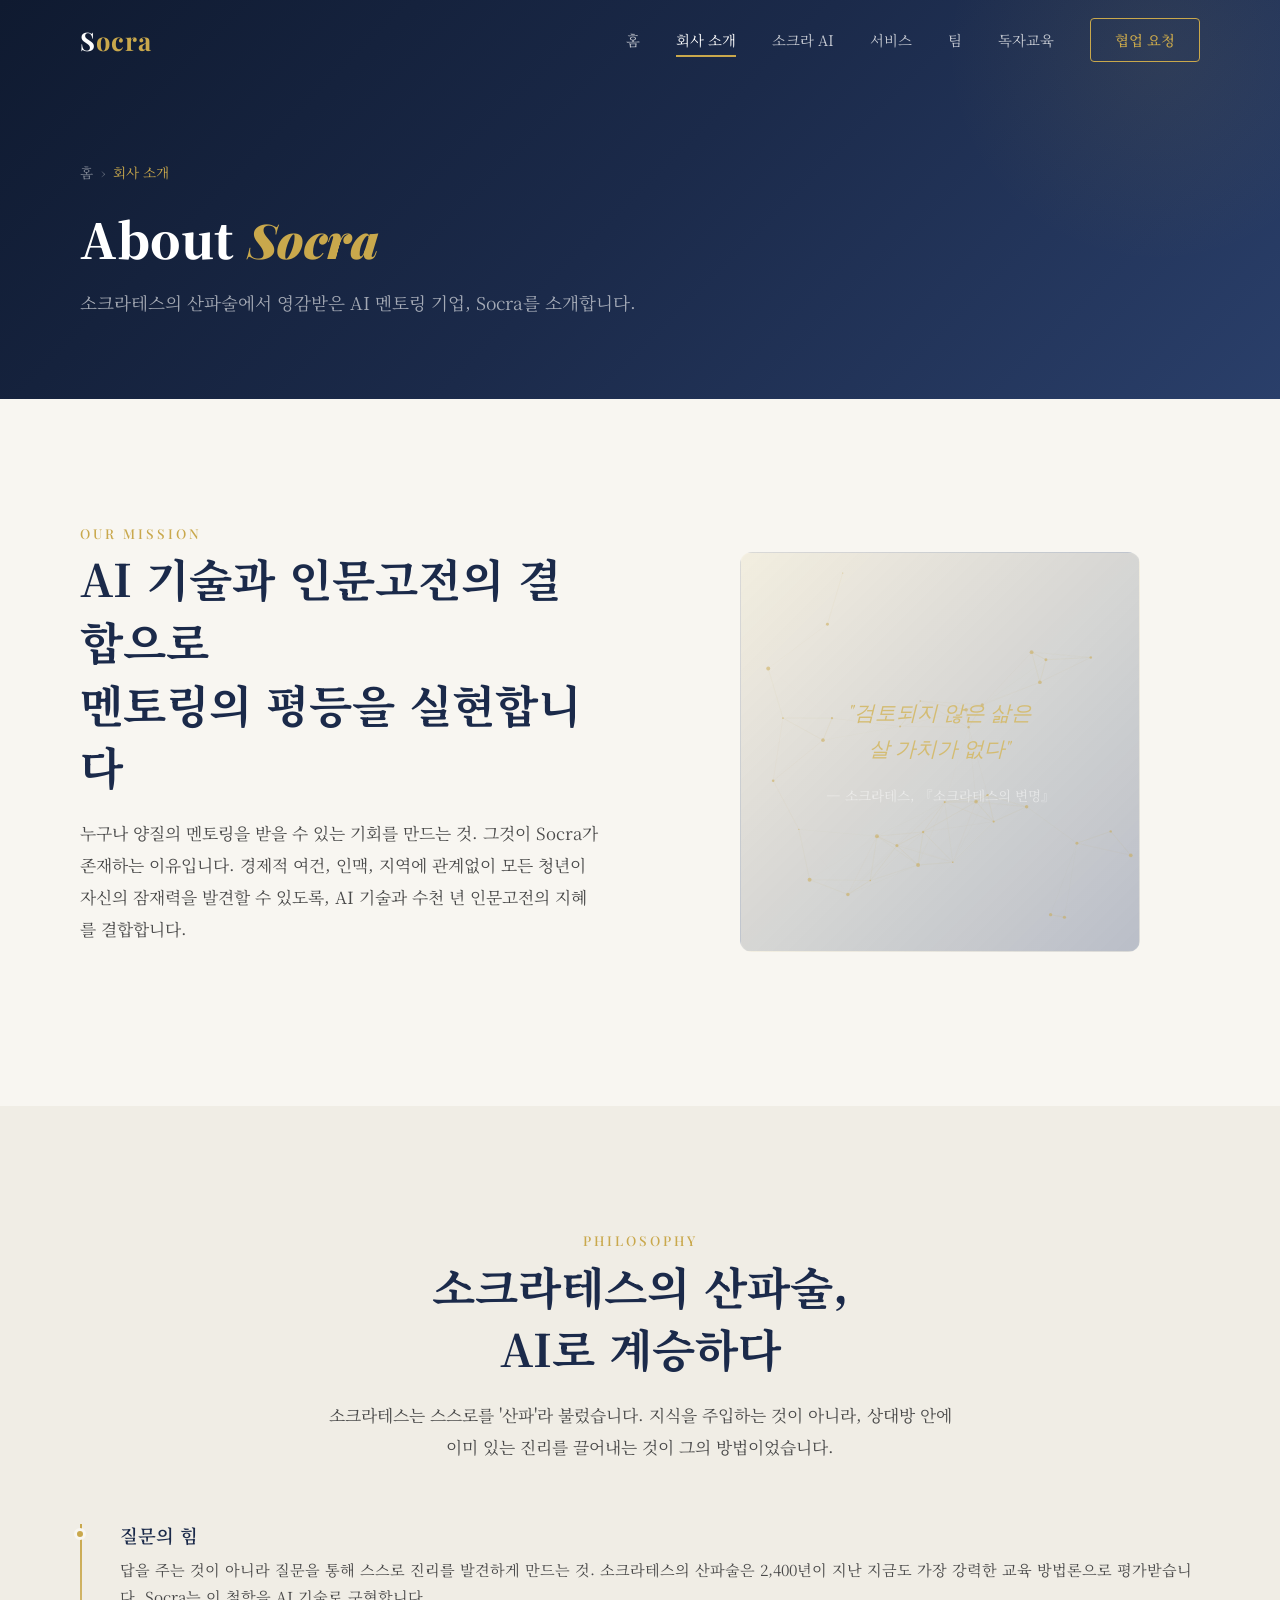
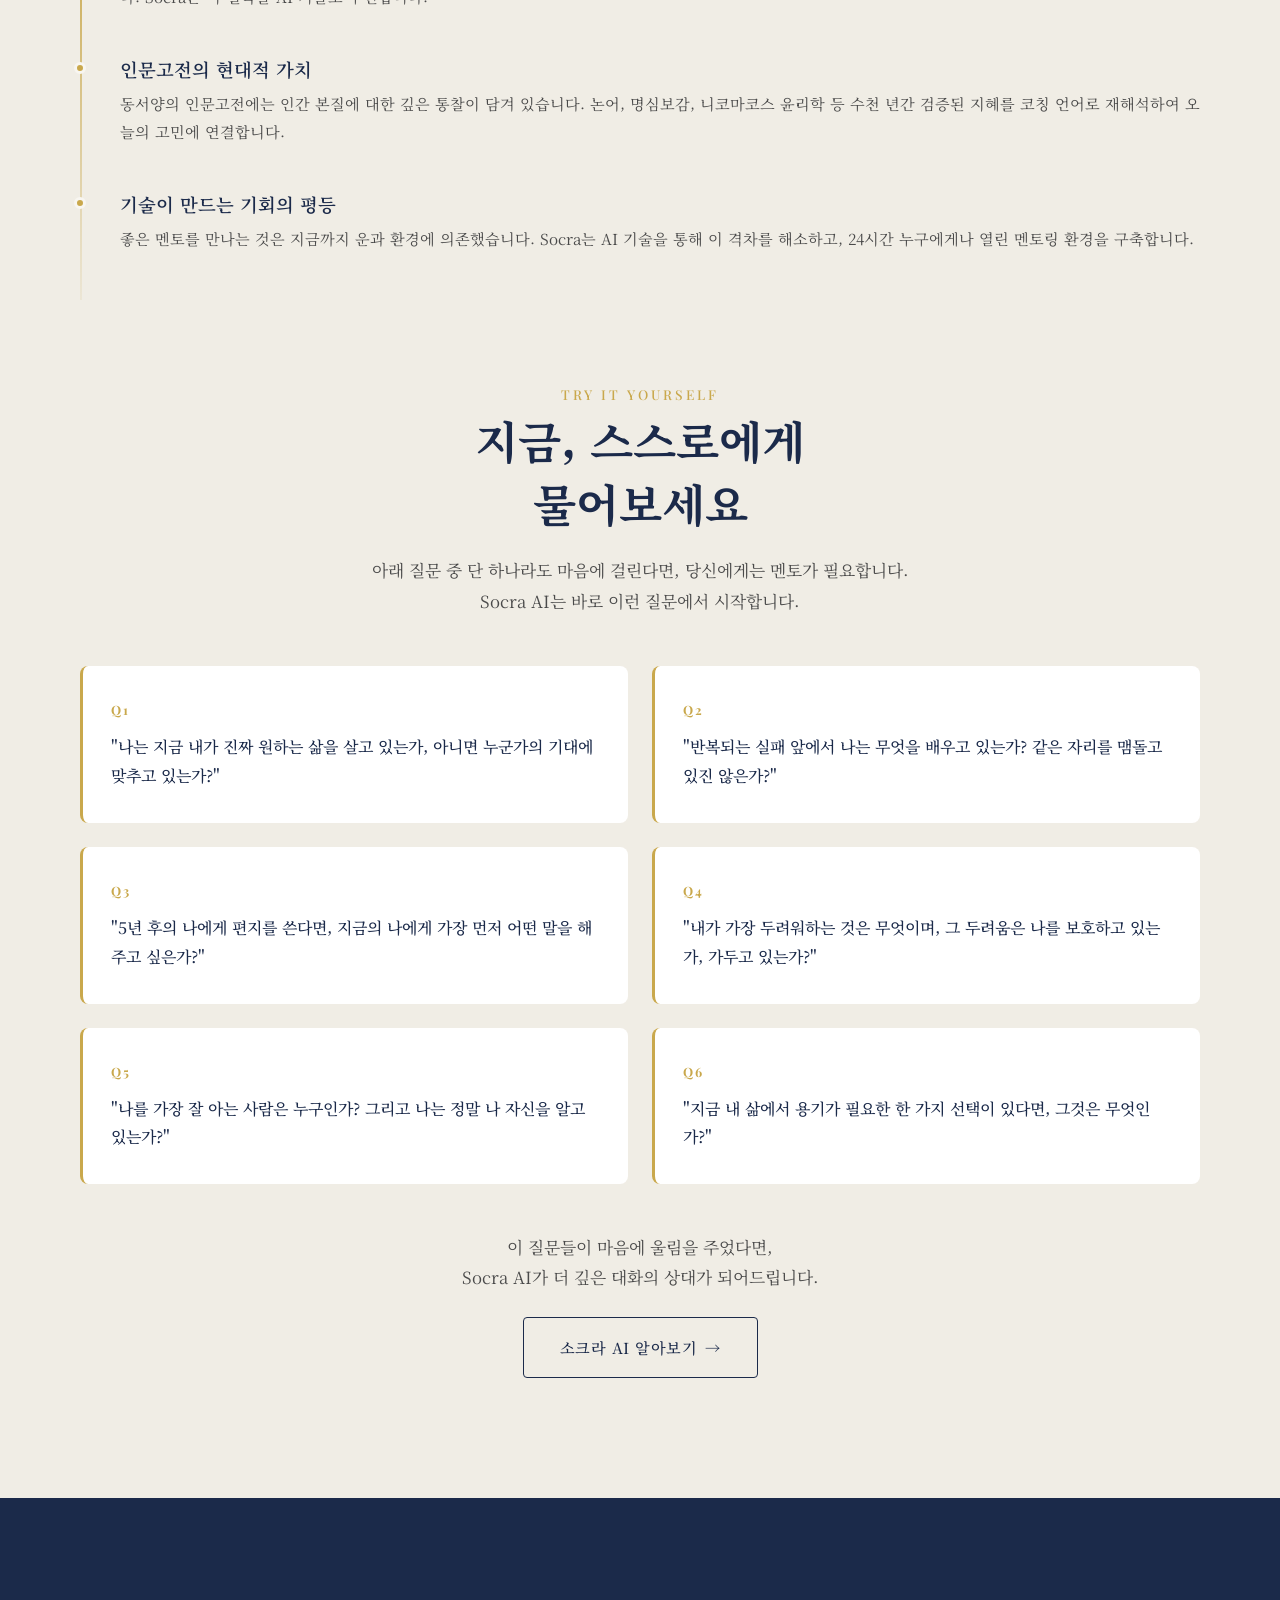
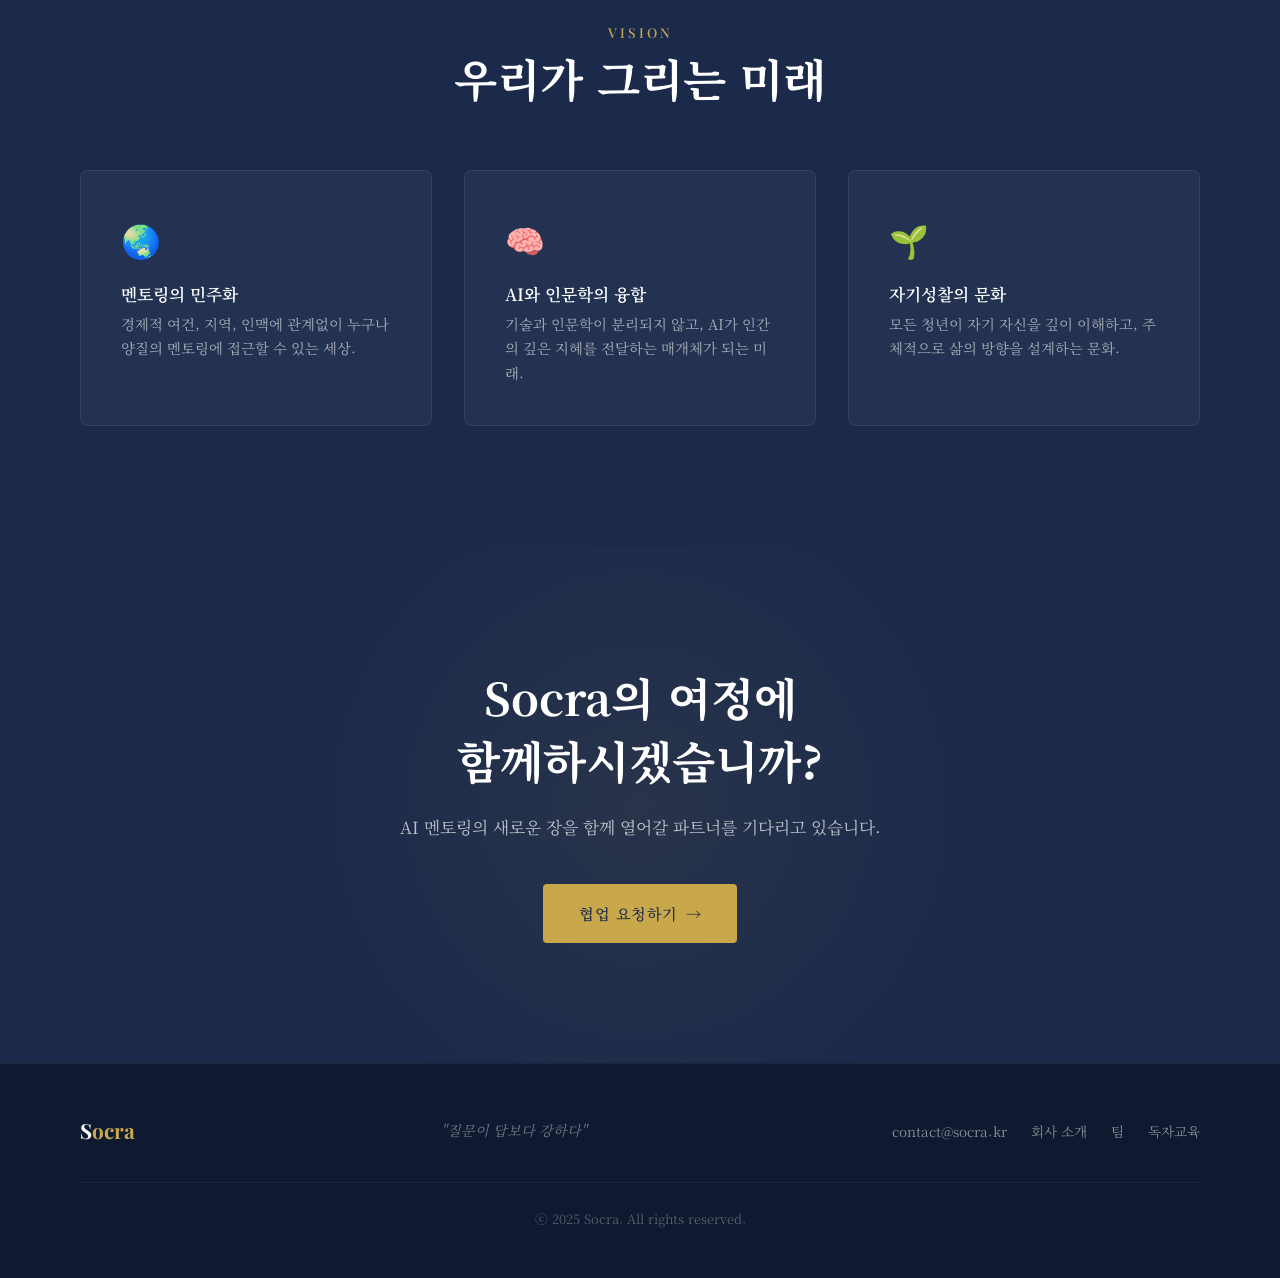
==== about.html @ 27d63407 "first commit" ====
<!DOCTYPE html>
<html lang="ko">
<head>
  <meta charset="UTF-8">
  <meta name="viewport" content="width=device-width, initial-scale=1.0">
  <title>회사 소개 — Socra (소크라)</title>
  <meta name="description" content="Socra의 미션, 비전, 철학을 소개합니다. 소크라테스의 지혜와 AI 기술의 결합.">
  <link rel="stylesheet" href="style.css">
</head>
<body>

  <!-- Navigation -->
  <nav class="navbar scrolled">
    <div class="container">
      <a href="index.html" class="nav-logo">S<span>ocra</span></a>
      <div class="nav-links">
        <a href="index.html">홈</a>
        <a href="about.html" class="active">회사 소개</a>
        <a href="socra.html">소크라 AI</a>
        <a href="services.html">서비스</a>
        <a href="team.html">팀</a>
        <a href="education.html">독자교육</a>
        <a href="https://naver.me/PLACEHOLDER" target="_blank" class="nav-cta">협업 요청</a>
      </div>
      <div class="nav-toggle"><span></span><span></span><span></span></div>
    </div>
  </nav>

  <!-- Page Header -->
  <header class="page-header">
    <div class="container">
      <div class="breadcrumb">
        <a href="index.html">홈</a>
        <span>›</span>
        <span class="current">회사 소개</span>
      </div>
      <h1>About <em style="font-family:var(--font-display);color:var(--gold);font-style:italic;">Socra</em></h1>
      <p>소크라테스의 산파술에서 영감받은 AI 멘토링 기업, Socra를 소개합니다.</p>
    </div>
  </header>

  <!-- Mission Section -->
  <section class="content-section">
    <div class="container">
      <div class="intro-grid">
        <div class="intro-text">
          <div class="reveal">
            <span class="section-label">Our Mission</span>
            <h2 class="section-title">AI 기술과 인문고전의 결합으로<br>멘토링의 평등을 실현합니다</h2>
            <p class="section-desc">누구나 양질의 멘토링을 받을 수 있는 기회를 만드는 것. 그것이 Socra가 존재하는 이유입니다. 경제적 여건, 인맥, 지역에 관계없이 모든 청년이 자신의 잠재력을 발견할 수 있도록, AI 기술과 수천 년 인문고전의 지혜를 결합합니다.</p>
          </div>
        </div>
        <div class="intro-visual reveal reveal-delay-1">
          <div class="intro-visual-box" style="max-width:400px;">
            <canvas id="aboutCanvas"></canvas>
            <div class="intro-quote">
              <blockquote>"검토되지 않은 삶은<br>살 가치가 없다"</blockquote>
              <cite>— 소크라테스, 『소크라테스의 변명』</cite>
            </div>
          </div>
        </div>
      </div>
    </div>
  </section>

  <!-- Philosophy Section -->
  <section class="content-section alt-bg">
    <div class="container">
      <div class="reveal" style="text-align:center;margin-bottom:60px;">
        <span class="section-label">Philosophy</span>
        <h2 class="section-title">소크라테스의 산파술,<br>AI로 계승하다</h2>
        <p class="section-desc" style="margin:0 auto;">소크라테스는 스스로를 '산파'라 불렀습니다. 지식을 주입하는 것이 아니라, 상대방 안에 이미 있는 진리를 끌어내는 것이 그의 방법이었습니다.</p>
      </div>
      <div class="timeline reveal">
        <div class="timeline-item reveal reveal-delay-1">
          <h4>질문의 힘</h4>
          <p>답을 주는 것이 아니라 질문을 통해 스스로 진리를 발견하게 만드는 것. 소크라테스의 산파술은 2,400년이 지난 지금도 가장 강력한 교육 방법론으로 평가받습니다. Socra는 이 철학을 AI 기술로 구현합니다.</p>
        </div>
        <div class="timeline-item reveal reveal-delay-2">
          <h4>인문고전의 현대적 가치</h4>
          <p>동서양의 인문고전에는 인간 본질에 대한 깊은 통찰이 담겨 있습니다. 논어, 명심보감, 니코마코스 윤리학 등 수천 년간 검증된 지혜를 코칭 언어로 재해석하여 오늘의 고민에 연결합니다.</p>
        </div>
        <div class="timeline-item reveal reveal-delay-3">
          <h4>기술이 만드는 기회의 평등</h4>
          <p>좋은 멘토를 만나는 것은 지금까지 운과 환경에 의존했습니다. Socra는 AI 기술을 통해 이 격차를 해소하고, 24시간 누구에게나 열린 멘토링 환경을 구축합니다.</p>
        </div>
      </div>

      <!-- 자기성찰 질문 섹션 -->
      <div class="questions-block reveal" style="margin-top:80px;">
        <div style="text-align:center;margin-bottom:48px;">
          <span class="section-label">Try It Yourself</span>
          <h2 class="section-title">지금, 스스로에게<br>물어보세요</h2>
          <p class="section-desc" style="margin:0 auto;">아래 질문 중 단 하나라도 마음에 걸린다면, 당신에게는 멘토가 필요합니다.<br>Socra AI는 바로 이런 질문에서 시작합니다.</p>
        </div>
        <div class="question-grid">
          <div class="question-card reveal reveal-delay-1">
            <span class="question-num">Q1</span>
            <p class="question-text">"나는 지금 내가 진짜 원하는 삶을 살고 있는가, 아니면 누군가의 기대에 맞추고 있는가?"</p>
          </div>
          <div class="question-card reveal reveal-delay-2">
            <span class="question-num">Q2</span>
            <p class="question-text">"반복되는 실패 앞에서 나는 무엇을 배우고 있는가? 같은 자리를 맴돌고 있진 않은가?"</p>
          </div>
          <div class="question-card reveal reveal-delay-3">
            <span class="question-num">Q3</span>
            <p class="question-text">"5년 후의 나에게 편지를 쓴다면, 지금의 나에게 가장 먼저 어떤 말을 해주고 싶은가?"</p>
          </div>
          <div class="question-card reveal reveal-delay-4">
            <span class="question-num">Q4</span>
            <p class="question-text">"내가 가장 두려워하는 것은 무엇이며, 그 두려움은 나를 보호하고 있는가, 가두고 있는가?"</p>
          </div>
          <div class="question-card reveal reveal-delay-5">
            <span class="question-num">Q5</span>
            <p class="question-text">"나를 가장 잘 아는 사람은 누구인가? 그리고 나는 정말 나 자신을 알고 있는가?"</p>
          </div>
          <div class="question-card reveal reveal-delay-6">
            <span class="question-num">Q6</span>
            <p class="question-text">"지금 내 삶에서 용기가 필요한 한 가지 선택이 있다면, 그것은 무엇인가?"</p>
          </div>
        </div>
        <div style="text-align:center;margin-top:48px;" class="reveal">
          <p style="font-size:1.05rem;color:var(--dark-light);margin-bottom:24px;">이 질문들이 마음에 울림을 주었다면,<br>Socra AI가 더 깊은 대화의 상대가 되어드립니다.</p>
          <a href="socra.html" class="btn btn-outline-dark">소크라 AI 알아보기 <span class="btn-arrow">→</span></a>
        </div>
      </div>
    </div>
  </section>

  <!-- Vision Section -->
  <section class="content-section dark-bg">
    <div class="container">
      <div class="reveal" style="text-align:center;margin-bottom:60px;">
        <span class="section-label">Vision</span>
        <h2 class="section-title white">우리가 그리는 미래</h2>
      </div>
      <div class="problem-grid">
        <div class="value-card reveal reveal-delay-1" style="padding:40px;">
          <div>
            <span class="value-num" style="font-size:2rem;display:block;margin-bottom:16px;">🌏</span>
            <h4>멘토링의 민주화</h4>
            <p>경제적 여건, 지역, 인맥에 관계없이 누구나 양질의 멘토링에 접근할 수 있는 세상.</p>
          </div>
        </div>
        <div class="value-card reveal reveal-delay-2" style="padding:40px;">
          <div>
            <span class="value-num" style="font-size:2rem;display:block;margin-bottom:16px;">🧠</span>
            <h4>AI와 인문학의 융합</h4>
            <p>기술과 인문학이 분리되지 않고, AI가 인간의 깊은 지혜를 전달하는 매개체가 되는 미래.</p>
          </div>
        </div>
        <div class="value-card reveal reveal-delay-3" style="padding:40px;">
          <div>
            <span class="value-num" style="font-size:2rem;display:block;margin-bottom:16px;">🌱</span>
            <h4>자기성찰의 문화</h4>
            <p>모든 청년이 자기 자신을 깊이 이해하고, 주체적으로 삶의 방향을 설계하는 문화.</p>
          </div>
        </div>
      </div>
    </div>
  </section>

  <!-- CTA -->
  <section class="collab-section">
    <div class="container">
      <div class="reveal">
        <h2 class="section-title white">Socra의 여정에<br>함께하시겠습니까?</h2>
        <p class="section-desc white" style="margin:0 auto 40px;">AI 멘토링의 새로운 장을 함께 열어갈 파트너를 기다리고 있습니다.</p>
        <a href="https://naver.me/PLACEHOLDER" target="_blank" class="btn btn-primary">협업 요청하기 <span class="btn-arrow">→</span></a>
      </div>
    </div>
  </section>

  <!-- Footer -->
  <footer class="footer">
    <div class="container">
      <div class="footer-inner">
        <div class="footer-logo">S<span>ocra</span></div>
        <div class="footer-philosophy">"질문이 답보다 강하다"</div>
        <div class="footer-links">
          <a href="mailto:contact@socra.kr">contact@socra.kr</a>
          <a href="about.html">회사 소개</a>
          <a href="team.html">팀</a>
        <a href="education.html">독자교육</a>
        </div>
      </div>
      <div class="footer-bottom">ⓒ 2025 Socra. All rights reserved.</div>
    </div>
  </footer>

  <script src="main.js"></script>
  <script>
    const aboutCanvas = document.getElementById('aboutCanvas');
    if (aboutCanvas) new MiniParticle(aboutCanvas, { particleCount: 35, speed: 0.2, lineMaxDist: 90 });
  </script>
</body>
</html>
---- style.css ----
/* ============================================
   Socra (소크라) — Global Styles
   Deep Navy + Gold + Off-White
   Noto Serif KR + Playfair Display
   ============================================ */

@import url('https://fonts.googleapis.com/css2?family=Noto+Serif+KR:wght@300;400;500;600;700;900&family=Playfair+Display:ital,wght@0,400;0,500;0,600;0,700;0,800;0,900;1,400;1,500&display=swap');

/* --- CSS Variables --- */
:root {
  --navy: #1B2A4A;
  --navy-deep: #0F1A30;
  --navy-light: #2A3F6A;
  --gold: #C9A84C;
  --gold-light: #D4BC72;
  --gold-dark: #A68B3A;
  --offwhite: #F8F6F1;
  --cream: #F0EDE5;
  --dark: #2D2D2D;
  --dark-light: #4A4A4A;
  --gray: #8A8A8A;
  --white: #FFFFFF;

  --font-serif: 'Noto Serif KR', 'Georgia', serif;
  --font-display: 'Playfair Display', 'Georgia', serif;

  --section-padding: 120px 0;
  --container-width: 1200px;
  --nav-height: 80px;

  --ease-out: cubic-bezier(0.16, 1, 0.3, 1);
  --ease-in-out: cubic-bezier(0.65, 0, 0.35, 1);
}

/* --- Reset & Base --- */
*, *::before, *::after {
  margin: 0;
  padding: 0;
  box-sizing: border-box;
}

html {
  scroll-behavior: smooth;
  font-size: 16px;
}

body {
  font-family: var(--font-serif);
  color: var(--dark);
  background-color: var(--offwhite);
  line-height: 1.8;
  overflow-x: hidden;
  -webkit-font-smoothing: antialiased;
  -moz-osx-font-smoothing: grayscale;
}

a {
  text-decoration: none;
  color: inherit;
  transition: color 0.3s ease;
}

img {
  max-width: 100%;
  height: auto;
  display: block;
}

ul, ol {
  list-style: none;
}

.container {
  max-width: var(--container-width);
  margin: 0 auto;
  padding: 0 40px;
}

/* --- Typography --- */
h1, h2, h3, h4 {
  line-height: 1.3;
}

.section-label {
  font-family: var(--font-display);
  font-size: 0.85rem;
  letter-spacing: 3px;
  text-transform: uppercase;
  color: var(--gold);
  margin-bottom: 16px;
  font-weight: 500;
}

.section-title {
  font-family: var(--font-serif);
  font-size: clamp(1.8rem, 4vw, 2.8rem);
  font-weight: 700;
  color: var(--navy);
  margin-bottom: 20px;
  line-height: 1.4;
}

.section-title.white {
  color: var(--white);
}

.section-desc {
  font-size: 1.05rem;
  color: var(--dark-light);
  max-width: 640px;
  line-height: 1.9;
}

.section-desc.white {
  color: rgba(255,255,255,0.8);
}

/* --- Navigation --- */
.navbar {
  position: fixed;
  top: 0;
  left: 0;
  width: 100%;
  height: var(--nav-height);
  z-index: 1000;
  transition: background 0.4s ease, box-shadow 0.4s ease, backdrop-filter 0.4s ease;
}

.navbar.scrolled {
  background: rgba(15, 26, 48, 0.95);
  backdrop-filter: blur(20px);
  box-shadow: 0 2px 40px rgba(0,0,0,0.15);
}

.navbar .container {
  display: flex;
  align-items: center;
  justify-content: space-between;
  height: 100%;
}

.nav-logo {
  font-family: var(--font-display);
  font-size: 1.6rem;
  font-weight: 700;
  color: var(--white);
  letter-spacing: 1px;
}

.nav-logo span {
  color: var(--gold);
}

.nav-links {
  display: flex;
  align-items: center;
  gap: 36px;
}

.nav-links a {
  font-family: var(--font-serif);
  font-size: 0.9rem;
  color: rgba(255,255,255,0.75);
  transition: color 0.3s ease;
  position: relative;
  font-weight: 400;
}

.nav-links a::after {
  content: '';
  position: absolute;
  bottom: -4px;
  left: 0;
  width: 0;
  height: 1.5px;
  background: var(--gold);
  transition: width 0.3s var(--ease-out);
}

.nav-links a:hover {
  color: var(--white);
}

.nav-links a:hover::after,
.nav-links a.active::after {
  width: 100%;
}

.nav-links a.active {
  color: var(--white);
}

.nav-cta {
  padding: 8px 24px !important;
  border: 1.5px solid var(--gold) !important;
  border-radius: 4px;
  color: var(--gold) !important;
  font-weight: 500 !important;
  transition: all 0.3s ease !important;
}

.nav-cta:hover {
  background: var(--gold) !important;
  color: var(--navy) !important;
}

.nav-cta::after {
  display: none !important;
}

/* Mobile Menu Toggle */
.nav-toggle {
  display: none;
  flex-direction: column;
  gap: 5px;
  cursor: pointer;
  padding: 8px;
  z-index: 1001;
}

.nav-toggle span {
  width: 24px;
  height: 2px;
  background: var(--white);
  transition: all 0.3s ease;
  border-radius: 2px;
}

.nav-toggle.active span:nth-child(1) {
  transform: rotate(45deg) translate(5px, 5px);
}

.nav-toggle.active span:nth-child(2) {
  opacity: 0;
}

.nav-toggle.active span:nth-child(3) {
  transform: rotate(-45deg) translate(5px, -5px);
}

/* --- Hero Section --- */
.hero {
  position: relative;
  min-height: 100vh;
  display: flex;
  align-items: center;
  background: linear-gradient(135deg, var(--navy-deep) 0%, var(--navy) 50%, var(--navy-light) 100%);
  overflow: hidden;
}

.hero-canvas {
  position: absolute;
  top: 0;
  left: 0;
  width: 100%;
  height: 100%;
  z-index: 1;
}

.hero-overlay {
  position: absolute;
  top: 0;
  left: 0;
  width: 100%;
  height: 100%;
  background: radial-gradient(ellipse at 30% 50%, transparent 0%, rgba(15,26,48,0.4) 70%);
  z-index: 2;
}

.hero .container {
  position: relative;
  z-index: 3;
}

.hero-content {
  max-width: 680px;
  padding-top: 40px;
}

.hero-badge {
  display: inline-flex;
  align-items: center;
  gap: 8px;
  padding: 8px 20px;
  background: rgba(201, 168, 76, 0.12);
  border: 1px solid rgba(201, 168, 76, 0.3);
  border-radius: 30px;
  margin-bottom: 32px;
}

.hero-badge-dot {
  width: 6px;
  height: 6px;
  background: var(--gold);
  border-radius: 50%;
  animation: pulse-dot 2s ease-in-out infinite;
}

@keyframes pulse-dot {
  0%, 100% { opacity: 1; transform: scale(1); }
  50% { opacity: 0.5; transform: scale(1.5); }
}

.hero-badge span {
  font-size: 0.8rem;
  color: var(--gold);
  letter-spacing: 2px;
  text-transform: uppercase;
  font-weight: 500;
}

.hero h1 {
  font-family: var(--font-serif);
  font-size: clamp(2.2rem, 5vw, 3.6rem);
  font-weight: 900;
  color: var(--white);
  margin-bottom: 20px;
  line-height: 1.35;
}

.hero h1 em {
  font-family: var(--font-display);
  font-style: italic;
  color: var(--gold);
}

.hero-sub {
  font-size: clamp(1rem, 2vw, 1.2rem);
  color: rgba(255,255,255,0.7);
  margin-bottom: 40px;
  font-weight: 300;
  line-height: 1.8;
}

.hero-actions {
  display: flex;
  gap: 16px;
  align-items: center;
  flex-wrap: wrap;
}

/* --- Buttons --- */
.btn {
  display: inline-flex;
  align-items: center;
  gap: 8px;
  padding: 16px 36px;
  font-family: var(--font-serif);
  font-size: 0.95rem;
  font-weight: 500;
  border-radius: 4px;
  cursor: pointer;
  transition: all 0.35s var(--ease-out);
  border: none;
  letter-spacing: 0.5px;
}

.btn-primary {
  background: var(--gold);
  color: var(--navy);
}

.btn-primary:hover {
  background: var(--gold-light);
  transform: translateY(-2px);
  box-shadow: 0 8px 30px rgba(201,168,76,0.3);
}

.btn-outline {
  background: transparent;
  color: var(--white);
  border: 1.5px solid rgba(255,255,255,0.3);
}

.btn-outline:hover {
  border-color: var(--white);
  background: rgba(255,255,255,0.05);
  transform: translateY(-2px);
}

.btn-outline-dark {
  background: transparent;
  color: var(--navy);
  border: 1.5px solid var(--navy);
}

.btn-outline-dark:hover {
  background: var(--navy);
  color: var(--white);
  transform: translateY(-2px);
}

.btn-arrow {
  transition: transform 0.3s ease;
}

.btn:hover .btn-arrow {
  transform: translateX(4px);
}

/* --- Problem Section --- */
.problem-section {
  padding: var(--section-padding);
  background: var(--offwhite);
}

.problem-grid {
  display: grid;
  grid-template-columns: repeat(3, 1fr);
  gap: 32px;
  margin-top: 60px;
}

.problem-card {
  padding: 48px 36px;
  background: var(--white);
  border-radius: 8px;
  border: 1px solid rgba(27,42,74,0.06);
  transition: all 0.4s var(--ease-out);
  position: relative;
  overflow: hidden;
}

.problem-card::before {
  content: '';
  position: absolute;
  top: 0;
  left: 0;
  width: 100%;
  height: 3px;
  background: var(--gold);
  transform: scaleX(0);
  transform-origin: left;
  transition: transform 0.4s var(--ease-out);
}

.problem-card:hover {
  transform: translateY(-4px);
  box-shadow: 0 16px 48px rgba(27,42,74,0.08);
}

.problem-card:hover::before {
  transform: scaleX(1);
}

.problem-icon {
  width: 56px;
  height: 56px;
  display: flex;
  align-items: center;
  justify-content: center;
  background: rgba(27,42,74,0.05);
  border-radius: 12px;
  margin-bottom: 24px;
  font-size: 1.5rem;
}

.problem-card h3 {
  font-family: var(--font-serif);
  font-size: 1.2rem;
  font-weight: 600;
  color: var(--navy);
  margin-bottom: 12px;
}

.problem-card p {
  font-size: 0.95rem;
  color: var(--dark-light);
  line-height: 1.8;
}

.problem-stat {
  font-family: var(--font-display);
  font-size: 2.4rem;
  font-weight: 700;
  color: var(--gold);
  margin-bottom: 4px;
  display: block;
}

/* --- About / Intro Section --- */
.intro-section {
  padding: var(--section-padding);
  background: var(--navy);
  position: relative;
  overflow: hidden;
}

.intro-section::before {
  content: '';
  position: absolute;
  top: -50%;
  right: -20%;
  width: 600px;
  height: 600px;
  background: radial-gradient(circle, rgba(201,168,76,0.06) 0%, transparent 70%);
  border-radius: 50%;
}

.intro-grid {
  display: grid;
  grid-template-columns: 1fr 1fr;
  gap: 80px;
  align-items: center;
}

.intro-text .section-desc {
  margin-bottom: 40px;
}

.values-grid {
  display: grid;
  gap: 20px;
}

.value-card {
  display: flex;
  gap: 20px;
  padding: 28px;
  background: rgba(255,255,255,0.04);
  border: 1px solid rgba(255,255,255,0.08);
  border-radius: 8px;
  transition: all 0.3s ease;
}

.value-card:hover {
  background: rgba(255,255,255,0.07);
  border-color: rgba(201,168,76,0.3);
}

.value-num {
  font-family: var(--font-display);
  font-size: 1.4rem;
  font-weight: 700;
  color: var(--gold);
  min-width: 32px;
}

.value-card h4 {
  font-family: var(--font-serif);
  font-size: 1.05rem;
  font-weight: 600;
  color: var(--white);
  margin-bottom: 6px;
}

.value-card p {
  font-size: 0.9rem;
  color: rgba(255,255,255,0.6);
  line-height: 1.7;
}

.intro-visual {
  position: relative;
  display: flex;
  align-items: center;
  justify-content: center;
}

.intro-visual-box {
  width: 100%;
  aspect-ratio: 1;
  max-width: 480px;
  border-radius: 12px;
  background: linear-gradient(135deg, rgba(201,168,76,0.1) 0%, rgba(42,63,106,0.3) 100%);
  border: 1px solid rgba(255,255,255,0.08);
  display: flex;
  align-items: center;
  justify-content: center;
  position: relative;
  overflow: hidden;
}

.intro-visual-box canvas {
  position: absolute;
  top: 0;
  left: 0;
  width: 100%;
  height: 100%;
}

.intro-quote {
  position: relative;
  z-index: 2;
  text-align: center;
  padding: 40px;
}

.intro-quote blockquote {
  font-family: var(--font-display);
  font-size: 1.3rem;
  font-style: italic;
  color: var(--gold-light);
  line-height: 1.7;
  margin-bottom: 16px;
}

.intro-quote cite {
  font-family: var(--font-serif);
  font-size: 0.85rem;
  color: rgba(255,255,255,0.5);
  font-style: normal;
}

/* --- Business Section --- */
.business-section {
  padding: var(--section-padding);
  background: var(--offwhite);
}

.business-grid {
  display: grid;
  grid-template-columns: repeat(2, 1fr);
  gap: 40px;
  margin-top: 60px;
}

.business-card {
  padding: 0;
  background: var(--white);
  border-radius: 12px;
  overflow: hidden;
  border: 1px solid rgba(27,42,74,0.06);
  transition: all 0.4s var(--ease-out);
}

.business-card:hover {
  transform: translateY(-6px);
  box-shadow: 0 24px 64px rgba(27,42,74,0.1);
}

.business-card-visual {
  height: 240px;
  background: linear-gradient(135deg, var(--navy-deep), var(--navy-light));
  position: relative;
  overflow: hidden;
  display: flex;
  align-items: center;
  justify-content: center;
}

.business-card-visual canvas {
  position: absolute;
  top: 0;
  left: 0;
  width: 100%;
  height: 100%;
}

.business-card-icon {
  position: relative;
  z-index: 2;
  width: 72px;
  height: 72px;
  background: rgba(201,168,76,0.15);
  border: 1px solid rgba(201,168,76,0.3);
  border-radius: 16px;
  display: flex;
  align-items: center;
  justify-content: center;
  font-size: 2rem;
}

/* Business Card with Background Image */
.business-card-img {
  position: relative;
}

.business-card-img img {
  position: absolute;
  top: 0;
  left: 0;
  width: 100%;
  height: 100%;
  object-fit: cover;
  transition: transform 0.6s var(--ease-out);
}

.business-card:hover .business-card-img img {
  transform: scale(1.05);
}

.business-card-img-overlay {
  position: absolute;
  top: 0;
  left: 0;
  width: 100%;
  height: 100%;
  background: linear-gradient(135deg, rgba(15,26,48,0.7) 0%, rgba(27,42,74,0.5) 100%);
  z-index: 1;
  transition: background 0.4s ease;
}

.business-card:hover .business-card-img-overlay {
  background: linear-gradient(135deg, rgba(15,26,48,0.6) 0%, rgba(27,42,74,0.4) 100%);
}

.business-card-body {
  padding: 40px 36px;
}

.business-card-body h3 {
  font-family: var(--font-serif);
  font-size: 1.35rem;
  font-weight: 700;
  color: var(--navy);
  margin-bottom: 16px;
}

.business-card-body p {
  font-size: 0.95rem;
  color: var(--dark-light);
  line-height: 1.8;
  margin-bottom: 24px;
}

.business-features {
  display: flex;
  flex-direction: column;
  gap: 10px;
}

.business-features li {
  display: flex;
  align-items: flex-start;
  gap: 10px;
  font-size: 0.9rem;
  color: var(--dark);
  line-height: 1.6;
}

.business-features li::before {
  content: '◆';
  color: var(--gold);
  font-size: 0.5rem;
  margin-top: 7px;
  flex-shrink: 0;
}

/* --- Process Section --- */
.process-section {
  padding: var(--section-padding);
  background: var(--cream);
}

.process-steps {
  display: grid;
  grid-template-columns: repeat(4, 1fr);
  gap: 24px;
  margin-top: 60px;
  position: relative;
}

.process-steps::before {
  content: '';
  position: absolute;
  top: 52px;
  left: 12.5%;
  width: 75%;
  height: 2px;
  background: linear-gradient(90deg, var(--gold), rgba(201,168,76,0.2));
  z-index: 0;
}

.process-step {
  position: relative;
  z-index: 1;
  text-align: center;
}

.process-step-num {
  width: 56px;
  height: 56px;
  margin: 0 auto 24px;
  background: var(--navy);
  border-radius: 50%;
  display: flex;
  align-items: center;
  justify-content: center;
  font-family: var(--font-display);
  font-size: 1.1rem;
  font-weight: 700;
  color: var(--gold);
  border: 3px solid var(--cream);
  box-shadow: 0 0 0 2px var(--navy);
}

.process-step h4 {
  font-family: var(--font-serif);
  font-size: 1.05rem;
  font-weight: 600;
  color: var(--navy);
  margin-bottom: 10px;
}

.process-step p {
  font-size: 0.88rem;
  color: var(--dark-light);
  line-height: 1.7;
}

.process-note {
  text-align: center;
  margin-top: 56px;
  padding: 28px 40px;
  background: var(--navy);
  border-radius: 8px;
  color: rgba(255,255,255,0.8);
  font-size: 0.95rem;
}

.process-note strong {
  color: var(--gold);
}

/* --- Team Section --- */
.team-section {
  padding: var(--section-padding);
  background: var(--offwhite);
}

.team-grid {
  display: grid;
  grid-template-columns: repeat(3, 1fr);
  gap: 32px;
  margin-top: 60px;
}

.team-card {
  text-align: center;
  padding: 40px 28px;
  background: var(--white);
  border-radius: 12px;
  border: 1px solid rgba(27,42,74,0.06);
  transition: all 0.4s var(--ease-out);
}

.team-card:hover {
  transform: translateY(-4px);
  box-shadow: 0 16px 48px rgba(27,42,74,0.08);
}

.team-photo {
  width: 120px;
  height: 120px;
  margin: 0 auto 20px;
  border-radius: 50%;
  background: linear-gradient(135deg, var(--navy-deep), var(--navy-light));
  display: flex;
  align-items: center;
  justify-content: center;
  font-size: 2.4rem;
  color: var(--gold);
  overflow: hidden;
  border: 3px solid rgba(201,168,76,0.2);
}

.team-photo img {
  width: 100%;
  height: 100%;
  object-fit: cover;
}

.team-card h4 {
  font-family: var(--font-serif);
  font-size: 1.1rem;
  font-weight: 600;
  color: var(--navy);
  margin-bottom: 4px;
}

.team-card .role {
  font-size: 0.82rem;
  color: var(--gold-dark);
  font-weight: 500;
  margin-bottom: 10px;
  letter-spacing: 0.5px;
}

.team-card p {
  font-size: 0.88rem;
  color: var(--dark-light);
  line-height: 1.7;
}

.team-more {
  text-align: center;
  margin-top: 48px;
}

/* --- CTA / Collaboration Section --- */
.collab-section {
  padding: var(--section-padding);
  background: var(--navy);
  text-align: center;
  position: relative;
  overflow: hidden;
}

.collab-section::before {
  content: '';
  position: absolute;
  top: 50%;
  left: 50%;
  transform: translate(-50%, -50%);
  width: 800px;
  height: 800px;
  background: radial-gradient(circle, rgba(201,168,76,0.08) 0%, transparent 60%);
  border-radius: 50%;
}

.collab-section .container {
  position: relative;
  z-index: 2;
}

.collab-section .section-title {
  color: var(--white);
}

.collab-section .section-desc {
  margin: 0 auto 48px;
  color: rgba(255,255,255,0.7);
}

.collab-targets {
  display: flex;
  justify-content: center;
  gap: 40px;
  margin-bottom: 48px;
  flex-wrap: wrap;
}

.collab-target {
  display: flex;
  align-items: center;
  gap: 10px;
  color: rgba(255,255,255,0.7);
  font-size: 0.95rem;
}

.collab-target-icon {
  width: 40px;
  height: 40px;
  border-radius: 50%;
  background: rgba(201,168,76,0.12);
  display: flex;
  align-items: center;
  justify-content: center;
  font-size: 1.1rem;
}

/* --- Footer --- */
.footer {
  padding: 48px 0;
  background: var(--navy-deep);
  border-top: 1px solid rgba(255,255,255,0.05);
}

.footer-inner {
  display: flex;
  justify-content: space-between;
  align-items: center;
  flex-wrap: wrap;
  gap: 20px;
}

.footer-logo {
  font-family: var(--font-display);
  font-size: 1.3rem;
  font-weight: 700;
  color: var(--white);
}

.footer-logo span {
  color: var(--gold);
}

.footer-philosophy {
  font-size: 0.88rem;
  color: rgba(255,255,255,0.4);
  font-style: italic;
}

.footer-links {
  display: flex;
  gap: 24px;
  align-items: center;
}

.footer-links a {
  font-size: 0.85rem;
  color: rgba(255,255,255,0.5);
  transition: color 0.3s ease;
}

.footer-links a:hover {
  color: var(--gold);
}

.footer-bottom {
  text-align: center;
  margin-top: 32px;
  padding-top: 24px;
  border-top: 1px solid rgba(255,255,255,0.05);
  font-size: 0.8rem;
  color: rgba(255,255,255,0.3);
}

/* --- Scroll Animations --- */
.reveal {
  opacity: 0;
  transform: translateY(40px);
  transition: opacity 0.8s var(--ease-out), transform 0.8s var(--ease-out);
}

.reveal.visible {
  opacity: 1;
  transform: translateY(0);
}

.reveal-delay-1 { transition-delay: 0.1s; }
.reveal-delay-2 { transition-delay: 0.2s; }
.reveal-delay-3 { transition-delay: 0.3s; }
.reveal-delay-4 { transition-delay: 0.4s; }
.reveal-delay-5 { transition-delay: 0.5s; }
.reveal-delay-6 { transition-delay: 0.6s; }

/* --- Page Header (for sub-pages) --- */
.page-header {
  padding: 160px 0 80px;
  background: linear-gradient(135deg, var(--navy-deep) 0%, var(--navy) 50%, var(--navy-light) 100%);
  position: relative;
  overflow: hidden;
}

.page-header::before {
  content: '';
  position: absolute;
  top: -50%;
  right: -10%;
  width: 500px;
  height: 500px;
  background: radial-gradient(circle, rgba(201,168,76,0.08) 0%, transparent 60%);
  border-radius: 50%;
}

.page-header .container {
  position: relative;
  z-index: 2;
}

.page-header h1 {
  font-family: var(--font-serif);
  font-size: clamp(2rem, 4vw, 3rem);
  font-weight: 900;
  color: var(--white);
  margin-bottom: 16px;
}

.page-header p {
  font-size: 1.1rem;
  color: rgba(255,255,255,0.6);
  max-width: 560px;
}

.breadcrumb {
  display: flex;
  gap: 8px;
  margin-bottom: 24px;
  font-size: 0.85rem;
}

.breadcrumb a {
  color: rgba(255,255,255,0.5);
}

.breadcrumb a:hover {
  color: var(--gold);
}

.breadcrumb span {
  color: rgba(255,255,255,0.3);
}

.breadcrumb .current {
  color: var(--gold);
}

/* --- Content Sections for Sub-pages --- */
.content-section {
  padding: var(--section-padding);
}

.content-section.alt-bg {
  background: var(--cream);
}

.content-section.dark-bg {
  background: var(--navy);
}

/* Timeline */
.timeline {
  position: relative;
  padding-left: 40px;
  margin-top: 48px;
}

.timeline::before {
  content: '';
  position: absolute;
  left: 0;
  top: 0;
  height: 100%;
  width: 2px;
  background: linear-gradient(180deg, var(--gold), rgba(201,168,76,0.1));
}

.timeline-item {
  position: relative;
  padding-bottom: 48px;
}

.timeline-item::before {
  content: '';
  position: absolute;
  left: -46px;
  top: 4px;
  width: 12px;
  height: 12px;
  background: var(--gold);
  border-radius: 50%;
  border: 3px solid var(--offwhite);
}

.timeline-item h4 {
  font-family: var(--font-serif);
  font-size: 1.15rem;
  font-weight: 600;
  color: var(--navy);
  margin-bottom: 8px;
}

.timeline-item p {
  font-size: 0.95rem;
  color: var(--dark-light);
  line-height: 1.8;
}

/* Feature list */
.feature-grid {
  display: grid;
  grid-template-columns: repeat(2, 1fr);
  gap: 24px;
  margin-top: 48px;
}

.feature-item {
  padding: 32px;
  background: var(--white);
  border-radius: 8px;
  border: 1px solid rgba(27,42,74,0.06);
  transition: all 0.3s ease;
}

.feature-item:hover {
  box-shadow: 0 8px 32px rgba(27,42,74,0.06);
}

.feature-item h4 {
  font-family: var(--font-serif);
  font-size: 1.05rem;
  font-weight: 600;
  color: var(--navy);
  margin-bottom: 8px;
}

.feature-item p {
  font-size: 0.9rem;
  color: var(--dark-light);
  line-height: 1.7;
}

/* --- Team Detail Page --- */
.team-detail-grid {
  display: grid;
  grid-template-columns: repeat(3, 1fr);
  gap: 40px;
  margin-top: 60px;
}

.team-detail-card {
  background: var(--white);
  border-radius: 12px;
  overflow: hidden;
  border: 1px solid rgba(27,42,74,0.06);
  transition: all 0.4s var(--ease-out);
}

.team-detail-card:hover {
  transform: translateY(-4px);
  box-shadow: 0 16px 48px rgba(27,42,74,0.08);
}

.team-detail-photo {
  width: 100%;
  aspect-ratio: 1;
  background: linear-gradient(135deg, var(--navy-deep), var(--navy-light));
  display: flex;
  align-items: center;
  justify-content: center;
  font-size: 4rem;
  color: var(--gold);
  position: relative;
  overflow: hidden;
}

.team-detail-photo img {
  width: 100%;
  height: 100%;
  object-fit: cover;
  position: absolute;
  top: 0;
  left: 0;
}

.team-detail-info {
  padding: 28px;
}

.team-detail-info h3 {
  font-family: var(--font-serif);
  font-size: 1.2rem;
  font-weight: 600;
  color: var(--navy);
  margin-bottom: 4px;
}

.team-detail-info .role {
  font-size: 0.85rem;
  color: var(--gold-dark);
  font-weight: 500;
  margin-bottom: 12px;
}

.team-detail-info p {
  font-size: 0.9rem;
  color: var(--dark-light);
  line-height: 1.7;
}

.team-detail-info .tags {
  display: flex;
  gap: 8px;
  flex-wrap: wrap;
  margin-top: 16px;
}

.team-detail-info .tag {
  padding: 4px 12px;
  background: rgba(27,42,74,0.05);
  border-radius: 4px;
  font-size: 0.78rem;
  color: var(--navy);
}

/* --- Self-Reflection Question Cards --- */
.question-grid {
  display: grid;
  grid-template-columns: repeat(2, 1fr);
  gap: 24px;
}

.question-card {
  padding: 32px 28px;
  background: var(--white);
  border-radius: 8px;
  border-left: 3px solid var(--gold);
  transition: all 0.4s var(--ease-out);
  position: relative;
}

.question-card:hover {
  transform: translateY(-3px);
  box-shadow: 0 12px 40px rgba(27,42,74,0.08);
  border-left-color: var(--navy);
}

.question-num {
  font-family: var(--font-display);
  font-size: 0.8rem;
  font-weight: 700;
  color: var(--gold);
  letter-spacing: 2px;
  display: block;
  margin-bottom: 12px;
}

.question-text {
  font-family: var(--font-serif);
  font-size: 1rem;
  color: var(--navy);
  line-height: 1.8;
  font-weight: 500;
}

/* --- Image Visual Box --- */
.intro-visual-box-img {
  width: 100%;
  aspect-ratio: 1;
  max-width: 480px;
  border-radius: 12px;
  overflow: hidden;
  position: relative;
  border: 1px solid rgba(255,255,255,0.08);
}

.intro-visual-box-img img {
  width: 100%;
  height: 100%;
  object-fit: cover;
  transition: transform 0.6s var(--ease-out);
}

.intro-visual-box-img:hover img {
  transform: scale(1.03);
}

.intro-visual-box-img .img-overlay {
  position: absolute;
  bottom: 0;
  left: 0;
  width: 100%;
  padding: 28px;
  background: linear-gradient(transparent, rgba(15,26,48,0.8));
  z-index: 2;
}

.intro-visual-box-img .img-overlay span {
  font-family: var(--font-display);
  font-size: 0.85rem;
  color: var(--gold);
  letter-spacing: 1px;
}

/* --- Curriculum Section --- */
.curriculum-phase {
  margin-bottom: 48px;
}

.curriculum-phase-header {
  display: flex;
  align-items: center;
  gap: 20px;
  margin-bottom: 24px;
  padding-bottom: 16px;
  border-bottom: 2px solid rgba(27,42,74,0.08);
}

.phase-badge {
  display: inline-flex;
  align-items: center;
  justify-content: center;
  min-width: 80px;
  padding: 6px 16px;
  background: var(--navy);
  color: var(--gold);
  font-family: var(--font-display);
  font-size: 0.8rem;
  font-weight: 600;
  letter-spacing: 1.5px;
  border-radius: 4px;
  text-transform: uppercase;
}

.curriculum-phase-header h3 {
  font-family: var(--font-serif);
  font-size: 1.3rem;
  font-weight: 700;
  color: var(--navy);
}

.curriculum-phase-header .phase-duration {
  margin-left: auto;
  font-size: 0.85rem;
  color: var(--gray);
  font-weight: 500;
}

.curriculum-modules {
  display: grid;
  grid-template-columns: repeat(2, 1fr);
  gap: 16px;
}

.curriculum-module {
  padding: 24px;
  background: var(--white);
  border-radius: 8px;
  border: 1px solid rgba(27,42,74,0.06);
  transition: all 0.3s ease;
}

.curriculum-module:hover {
  box-shadow: 0 4px 20px rgba(27,42,74,0.06);
  border-color: rgba(201,168,76,0.2);
}

.curriculum-module h5 {
  font-family: var(--font-serif);
  font-size: 0.95rem;
  font-weight: 600;
  color: var(--navy);
  margin-bottom: 6px;
}

.curriculum-module p {
  font-size: 0.85rem;
  color: var(--dark-light);
  line-height: 1.7;
}

.curriculum-module .module-tag {
  display: inline-block;
  margin-top: 10px;
  padding: 2px 10px;
  background: rgba(201,168,76,0.1);
  border-radius: 3px;
  font-size: 0.75rem;
  color: var(--gold-dark);
  font-weight: 500;
}

/* Education stats */
.edu-stats {
  display: grid;
  grid-template-columns: repeat(4, 1fr);
  gap: 24px;
  margin-top: 48px;
}

.edu-stat {
  text-align: center;
  padding: 32px 16px;
  background: rgba(255,255,255,0.05);
  border: 1px solid rgba(255,255,255,0.08);
  border-radius: 8px;
}

.edu-stat .stat-num {
  font-family: var(--font-display);
  font-size: 2.2rem;
  font-weight: 700;
  color: var(--gold);
  display: block;
  margin-bottom: 4px;
}

.edu-stat .stat-label {
  font-size: 0.85rem;
  color: rgba(255,255,255,0.6);
}

/* --- Responsive additions --- */
@media (max-width: 768px) {
  .question-grid {
    grid-template-columns: 1fr;
  }
  .curriculum-modules {
    grid-template-columns: 1fr;
  }
  .edu-stats {
    grid-template-columns: repeat(2, 1fr);
  }
}

/* --- Responsive --- */
@media (max-width: 1024px) {
  .container {
    padding: 0 28px;
  }

  .intro-grid {
    grid-template-columns: 1fr;
    gap: 48px;
  }

  .intro-visual {
    order: -1;
  }

  .intro-visual-box {
    max-width: 400px;
    margin: 0 auto;
  }

  .business-grid {
    grid-template-columns: 1fr;
  }

  .process-steps {
    grid-template-columns: repeat(2, 1fr);
  }

  .process-steps::before {
    display: none;
  }

  .team-grid,
  .team-detail-grid {
    grid-template-columns: repeat(2, 1fr);
  }

  .feature-grid {
    grid-template-columns: 1fr;
  }
}

@media (max-width: 768px) {
  :root {
    --section-padding: 80px 0;
    --nav-height: 64px;
  }

  .nav-links {
    position: fixed;
    top: 0;
    right: -100%;
    width: 280px;
    height: 100vh;
    background: var(--navy-deep);
    flex-direction: column;
    justify-content: center;
    gap: 28px;
    padding: 40px;
    transition: right 0.4s var(--ease-out);
    box-shadow: -10px 0 40px rgba(0,0,0,0.3);
  }

  .nav-links.open {
    right: 0;
  }

  .nav-toggle {
    display: flex;
  }

  .problem-grid {
    grid-template-columns: 1fr;
  }

  .process-steps {
    grid-template-columns: 1fr;
    gap: 32px;
  }

  .team-grid {
    grid-template-columns: 1fr;
  }

  .team-detail-grid {
    grid-template-columns: 1fr;
    max-width: 400px;
    margin-left: auto;
    margin-right: auto;
  }

  .collab-targets {
    flex-direction: column;
    align-items: center;
  }

  .footer-inner {
    flex-direction: column;
    text-align: center;
  }

  .hero-content {
    padding-top: 20px;
  }

  .hero h1 {
    font-size: clamp(1.8rem, 6vw, 2.6rem);
  }
}

@media (max-width: 480px) {
  .container {
    padding: 0 20px;
  }

  .hero-actions {
    flex-direction: column;
    width: 100%;
  }

  .hero-actions .btn {
    width: 100%;
    justify-content: center;
  }
}
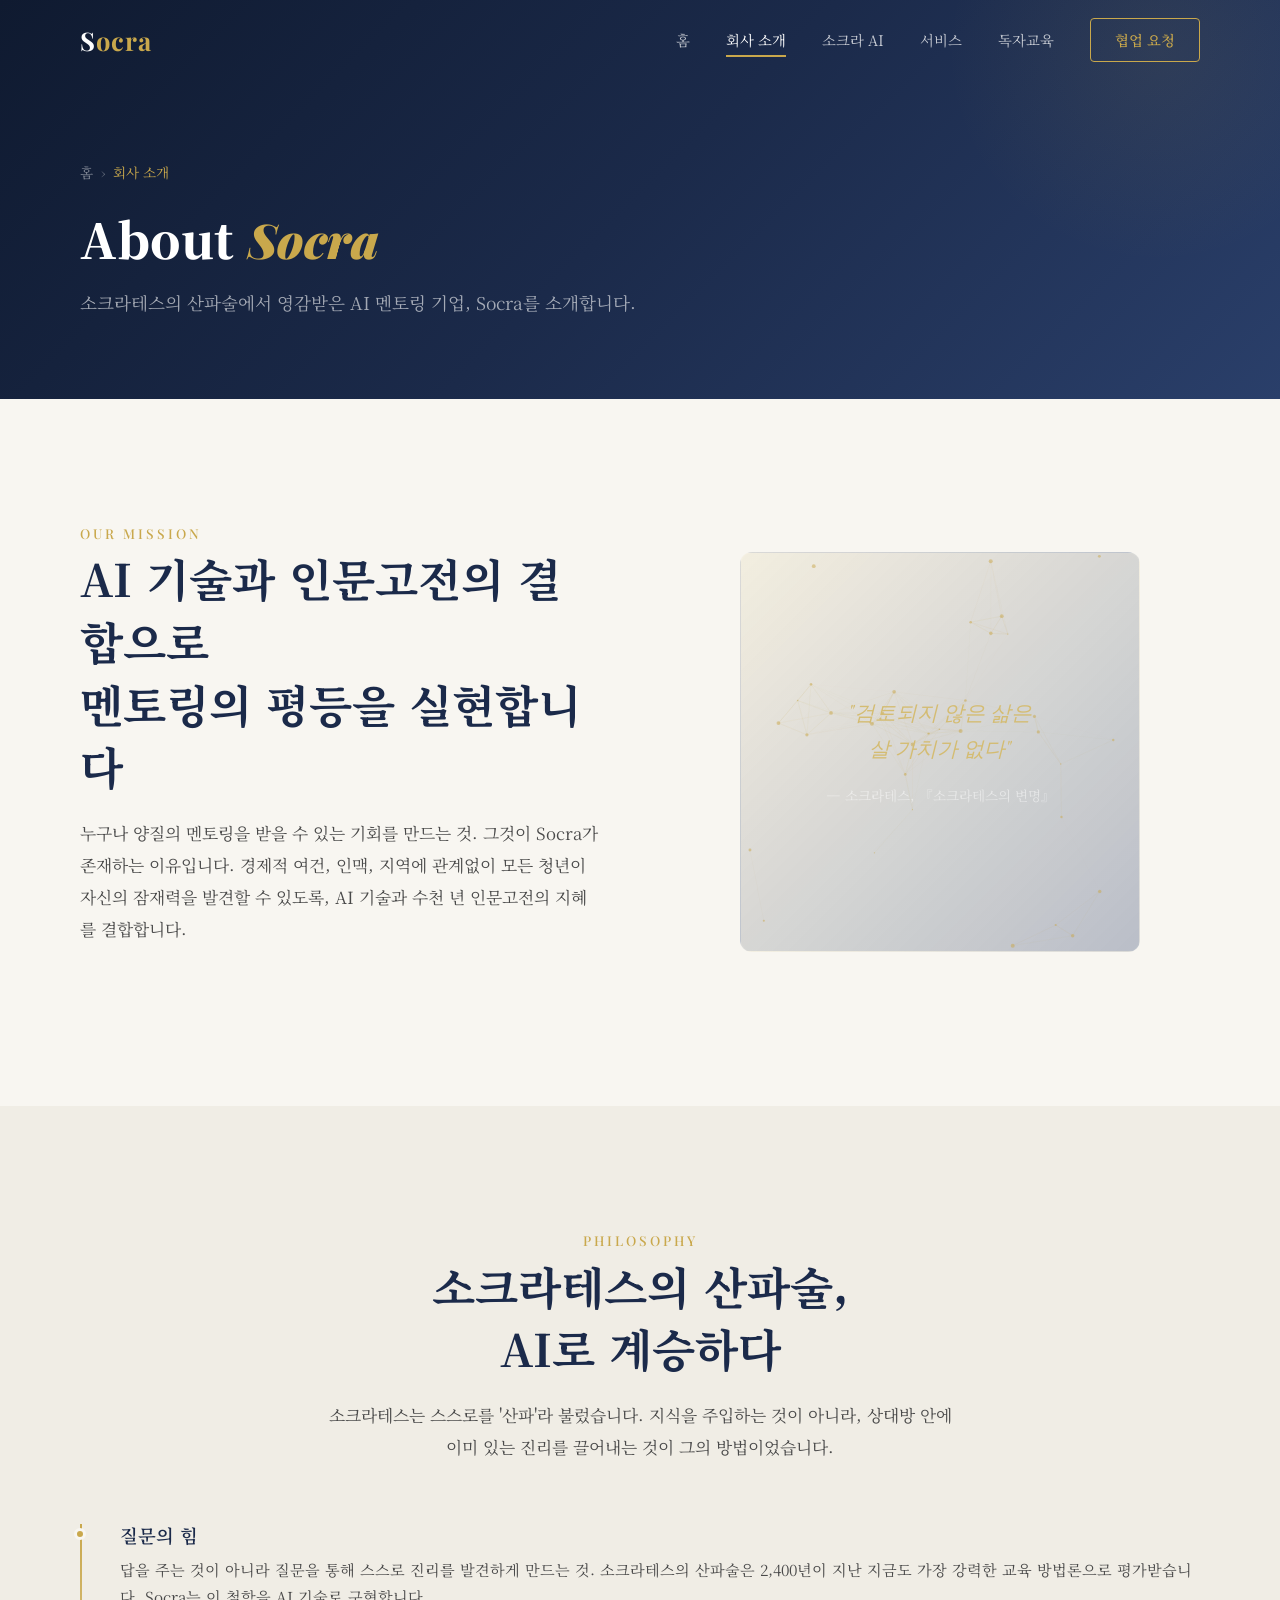
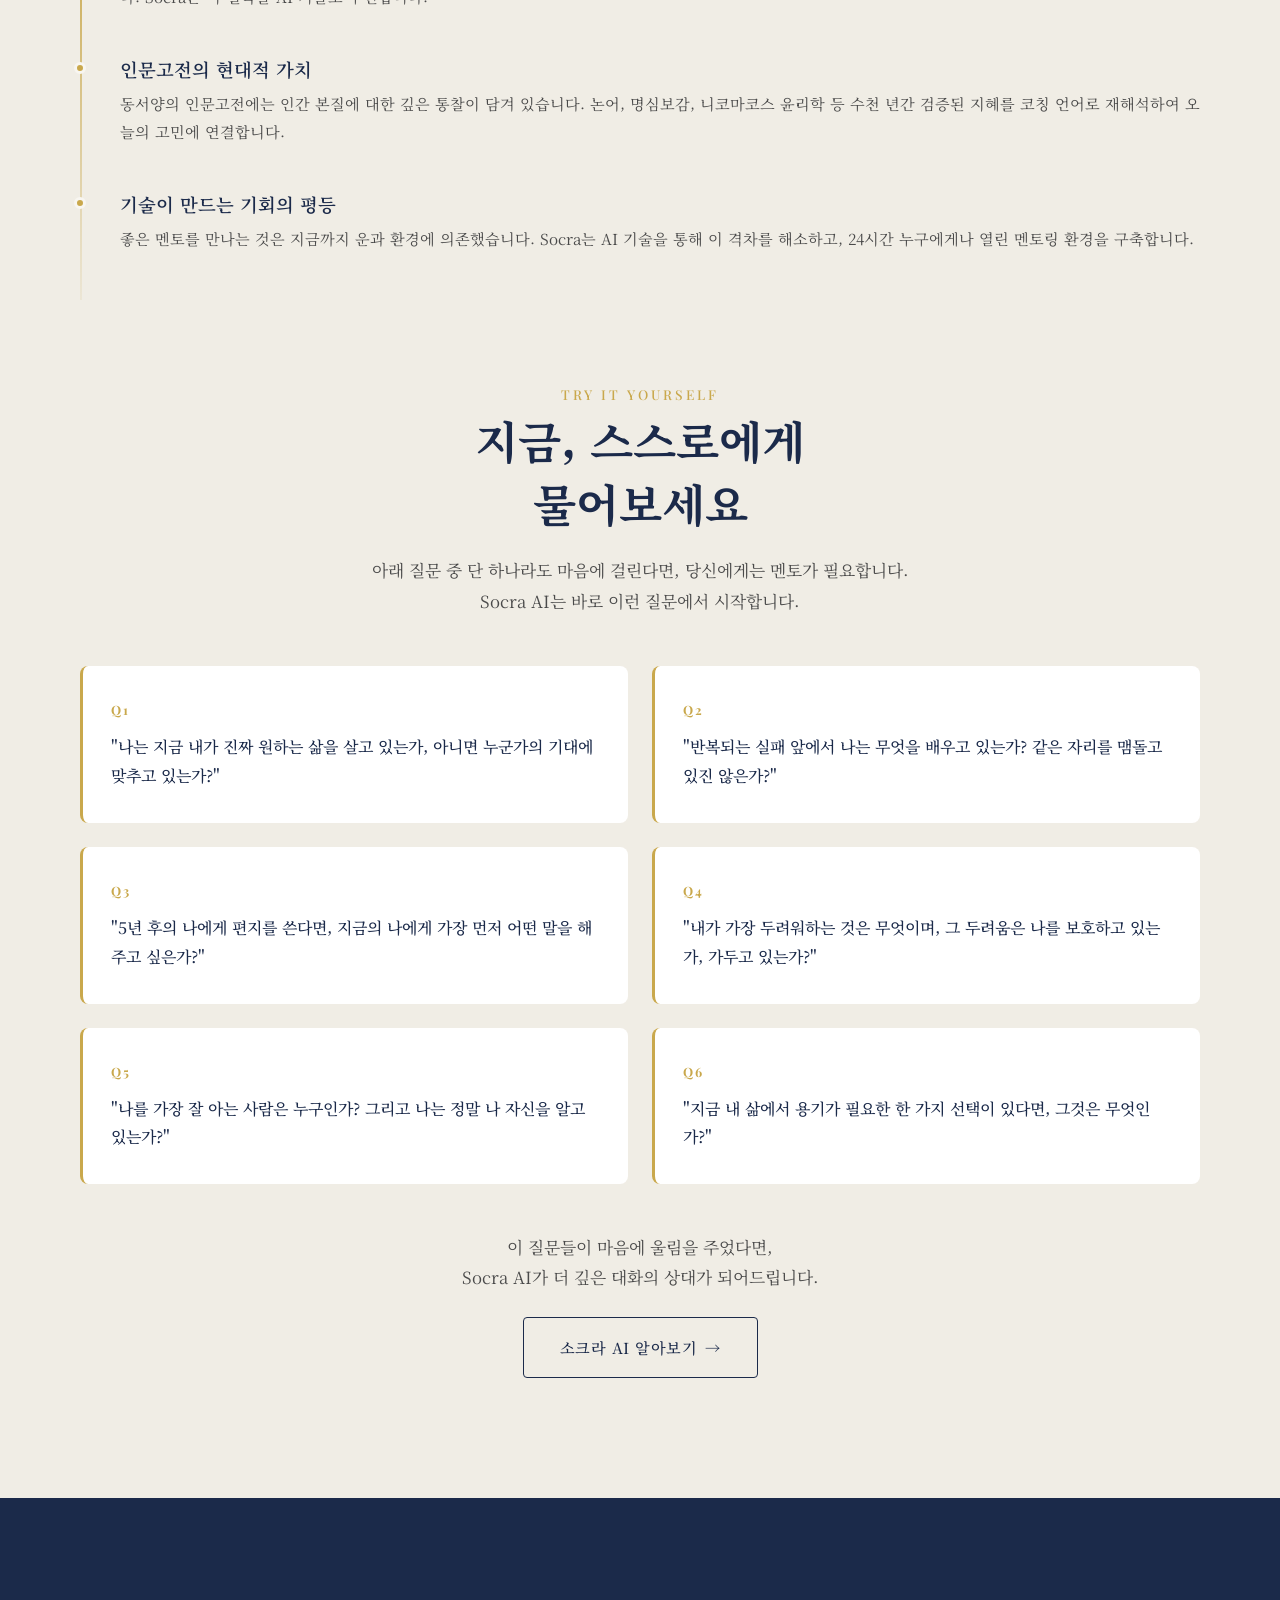
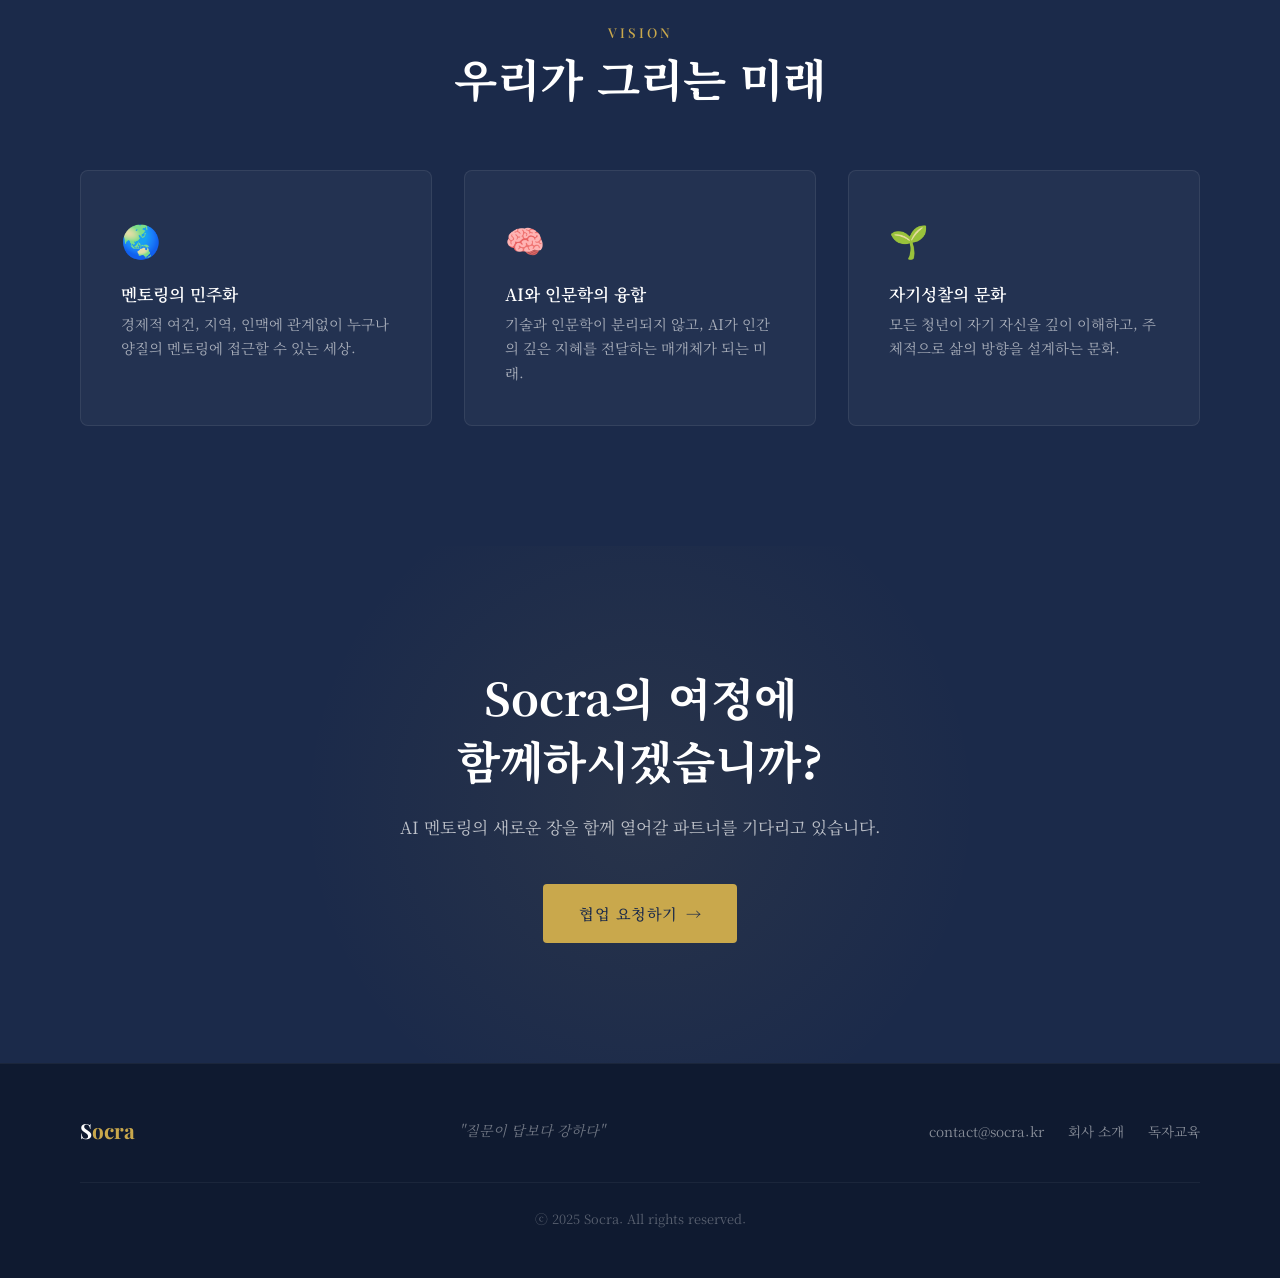
==== commit a4cdcdea: "team delete" ====
--- a/about.html
+++ b/about.html
@@ -18,7 +18,6 @@
         <a href="about.html" class="active">회사 소개</a>
         <a href="socra.html">소크라 AI</a>
         <a href="services.html">서비스</a>
-        <a href="team.html">팀</a>
         <a href="education.html">독자교육</a>
         <a href="https://naver.me/PLACEHOLDER" target="_blank" class="nav-cta">협업 요청</a>
       </div>
@@ -180,7 +179,6 @@
         <div class="footer-links">
           <a href="mailto:contact@socra.kr">contact@socra.kr</a>
           <a href="about.html">회사 소개</a>
-          <a href="team.html">팀</a>
         <a href="education.html">독자교육</a>
         </div>
       </div>
--- a/style.css
+++ b/style.css
@@ -1600,3 +1600,129 @@
     justify-content: center;
   }
 }
+
+/* ========== Notice Popup ========== */
+.notice-overlay {
+  position: fixed;
+  inset: 0;
+  z-index: 2000;
+  display: none;
+  align-items: center;
+  justify-content: center;
+  padding: 24px;
+  background: rgba(15, 26, 48, 0.65);
+  backdrop-filter: blur(4px);
+}
+
+.notice-overlay.is-open {
+  display: flex;
+  animation: noticeFade 0.3s ease;
+}
+
+@keyframes noticeFade {
+  from { opacity: 0; }
+  to { opacity: 1; }
+}
+
+.notice-modal {
+  width: 100%;
+  max-width: 460px;
+  background: var(--white);
+  border-radius: 16px;
+  border-top: 4px solid var(--gold);
+  box-shadow: 0 24px 60px rgba(15, 26, 48, 0.35);
+  overflow: hidden;
+  animation: noticeRise 0.35s cubic-bezier(0.16, 1, 0.3, 1);
+}
+
+@keyframes noticeRise {
+  from { opacity: 0; transform: translateY(24px); }
+  to { opacity: 1; transform: translateY(0); }
+}
+
+.notice-header {
+  padding: 28px 32px 16px;
+}
+
+.notice-tag {
+  display: inline-block;
+  font-size: 0.75rem;
+  font-weight: 700;
+  letter-spacing: 0.08em;
+  color: var(--gold-dark);
+  background: rgba(201, 168, 76, 0.12);
+  padding: 4px 12px;
+  border-radius: 999px;
+  margin-bottom: 12px;
+}
+
+.notice-header h2 {
+  font-size: 1.35rem;
+  color: var(--navy);
+  line-height: 1.4;
+  margin: 0;
+}
+
+.notice-body {
+  padding: 0 32px 8px;
+}
+
+.notice-body p {
+  font-size: 0.95rem;
+  line-height: 1.7;
+  color: var(--dark-light);
+  margin: 0 0 12px;
+}
+
+.notice-body strong {
+  color: var(--navy);
+  font-weight: 700;
+}
+
+.notice-footer {
+  display: flex;
+  align-items: center;
+  justify-content: space-between;
+  gap: 16px;
+  padding: 16px 32px 28px;
+  flex-wrap: wrap;
+}
+
+.notice-check {
+  display: flex;
+  align-items: center;
+  gap: 8px;
+  font-size: 0.85rem;
+  color: var(--gray);
+  cursor: pointer;
+  user-select: none;
+}
+
+.notice-check input {
+  width: 16px;
+  height: 16px;
+  accent-color: var(--gold);
+  cursor: pointer;
+}
+
+.notice-close {
+  padding: 11px 32px;
+  font-size: 0.95rem;
+  font-weight: 600;
+  color: var(--white);
+  background: var(--navy);
+  border: none;
+  border-radius: 8px;
+  cursor: pointer;
+  transition: background 0.2s ease;
+}
+
+.notice-close:hover {
+  background: var(--gold);
+}
+
+@media (max-width: 480px) {
+  .notice-header { padding: 24px 22px 14px; }
+  .notice-body { padding: 0 22px 6px; }
+  .notice-footer { padding: 14px 22px 24px; }
+}
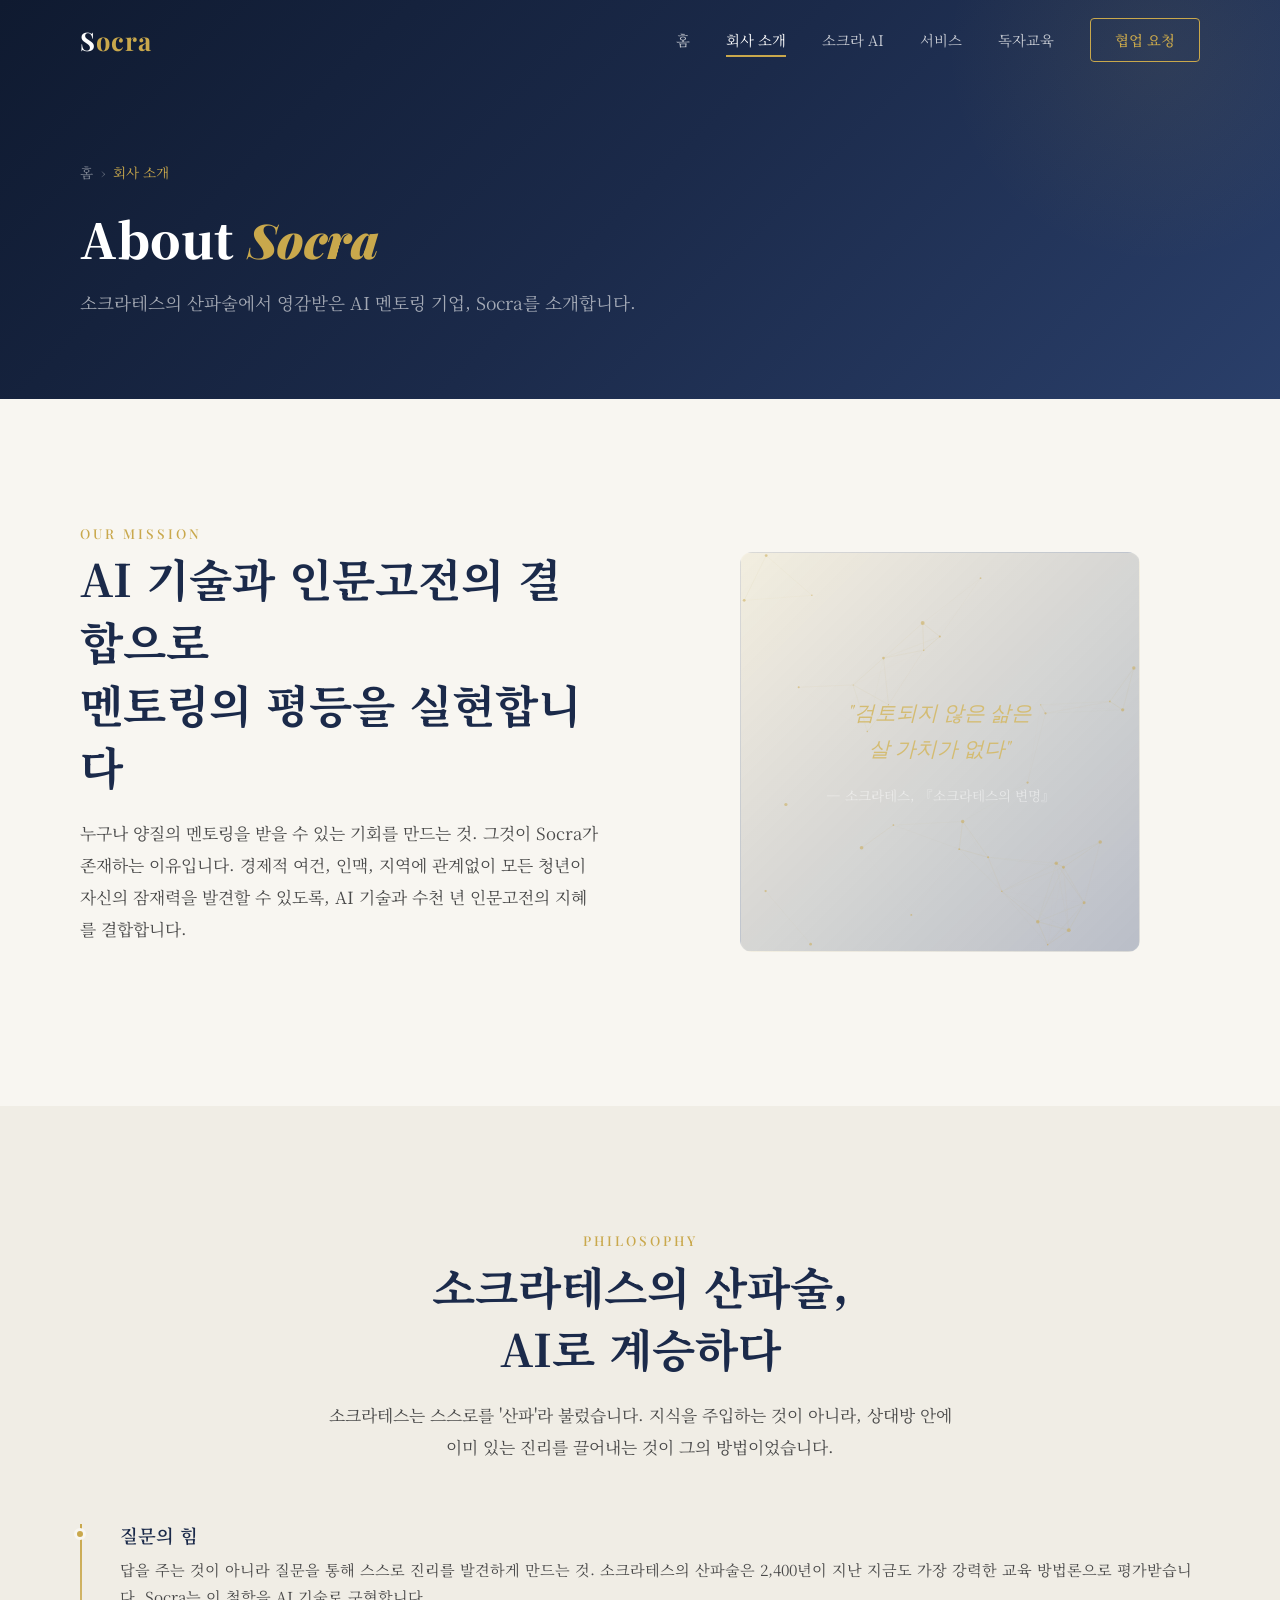
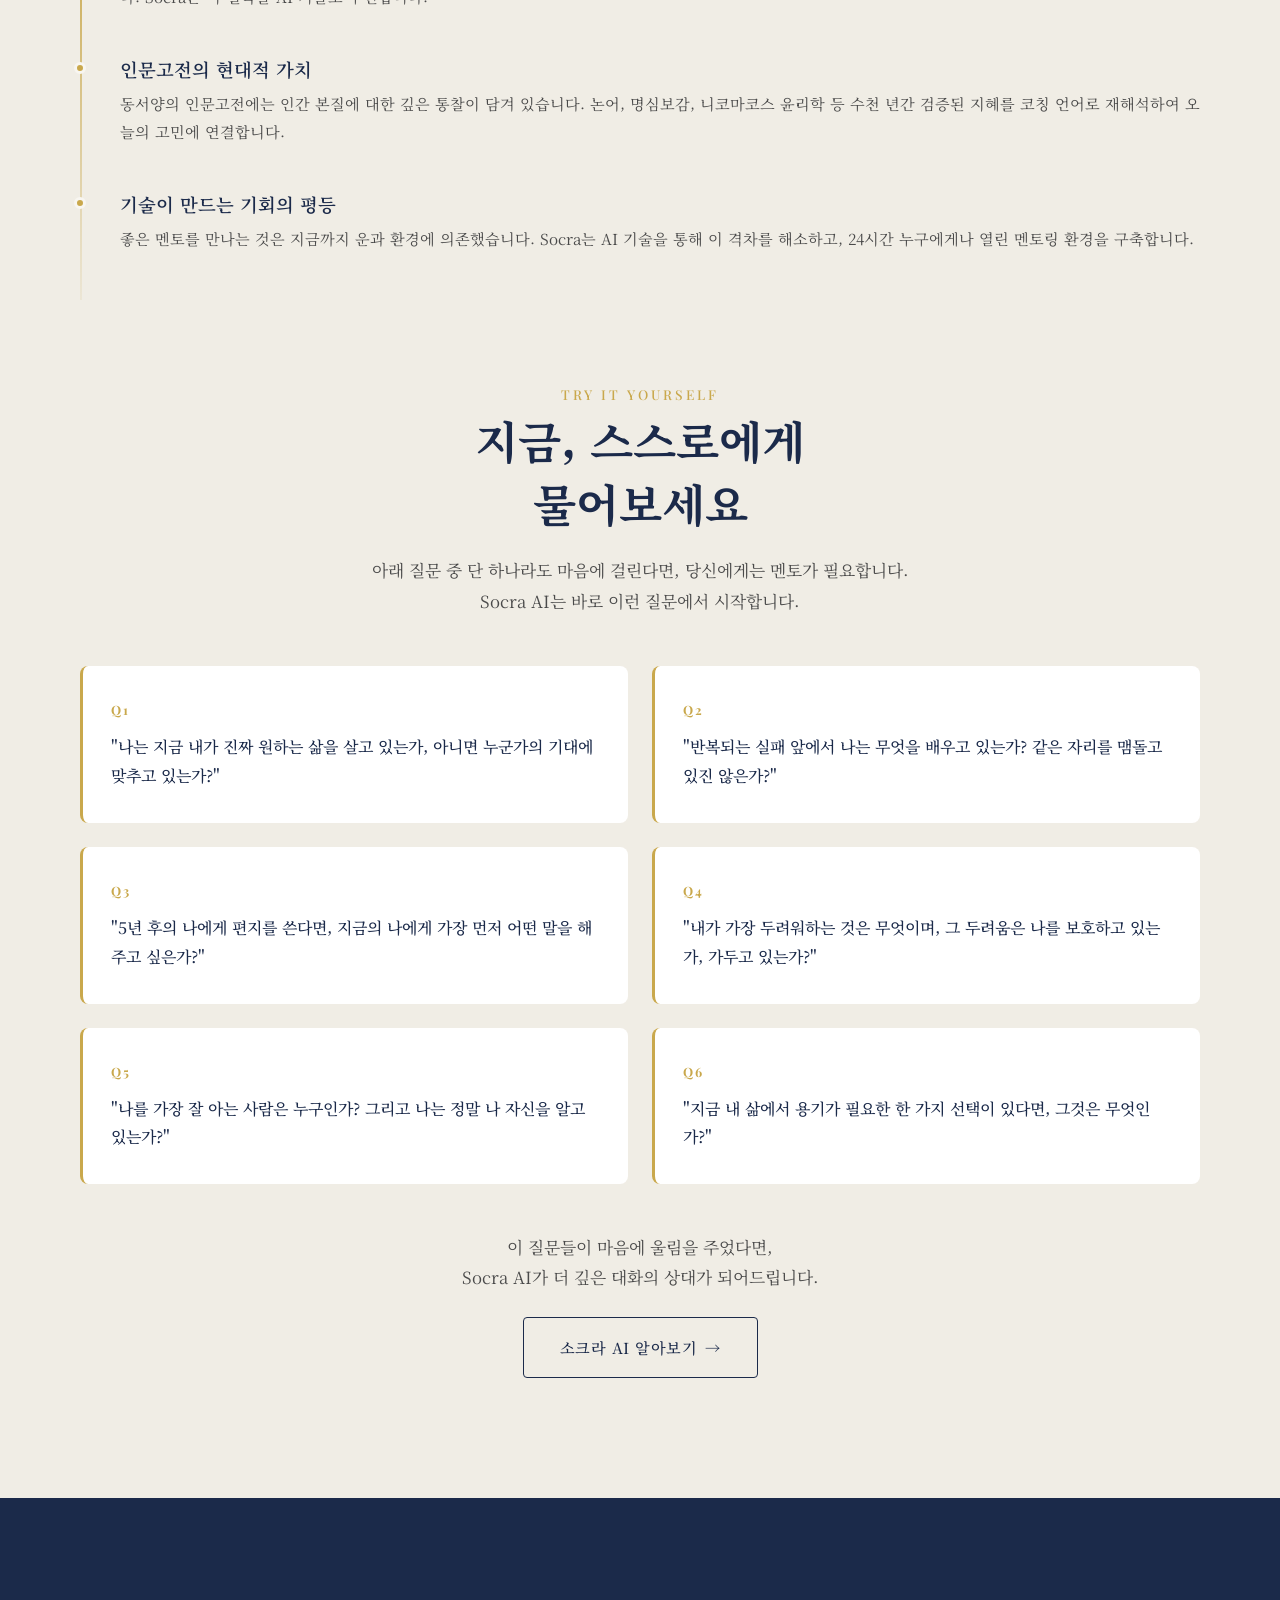
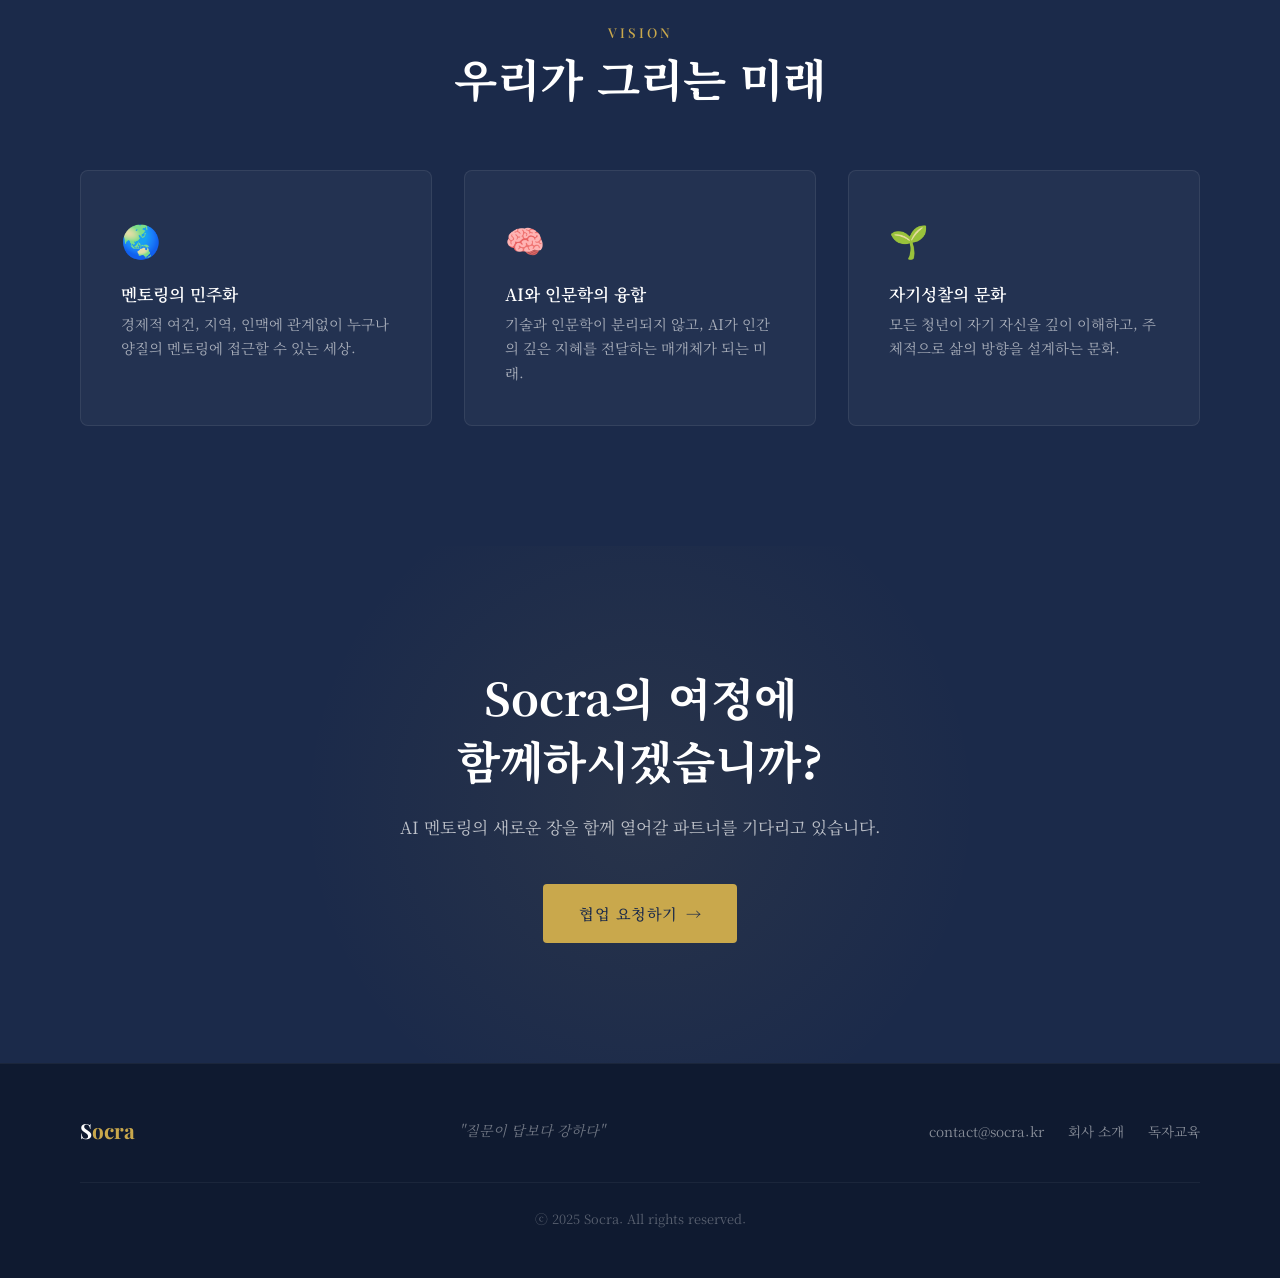
==== commit b086c602: "12" ====
--- a/about.html
+++ b/about.html
@@ -19,7 +19,7 @@
         <a href="socra.html">소크라 AI</a>
         <a href="services.html">서비스</a>
         <a href="education.html">독자교육</a>
-        <a href="https://naver.me/PLACEHOLDER" target="_blank" class="nav-cta">협업 요청</a>
+        <a href="https://naver.me/xYNYFlxU" target="_blank" class="nav-cta">협업 요청</a>
       </div>
       <div class="nav-toggle"><span></span><span></span><span></span></div>
     </div>
@@ -165,7 +165,7 @@
       <div class="reveal">
         <h2 class="section-title white">Socra의 여정에<br>함께하시겠습니까?</h2>
         <p class="section-desc white" style="margin:0 auto 40px;">AI 멘토링의 새로운 장을 함께 열어갈 파트너를 기다리고 있습니다.</p>
-        <a href="https://naver.me/PLACEHOLDER" target="_blank" class="btn btn-primary">협업 요청하기 <span class="btn-arrow">→</span></a>
+        <a href="https://naver.me/xYNYFlxU" target="_blank" class="btn btn-primary">협업 요청하기 <span class="btn-arrow">→</span></a>
       </div>
     </div>
   </section>
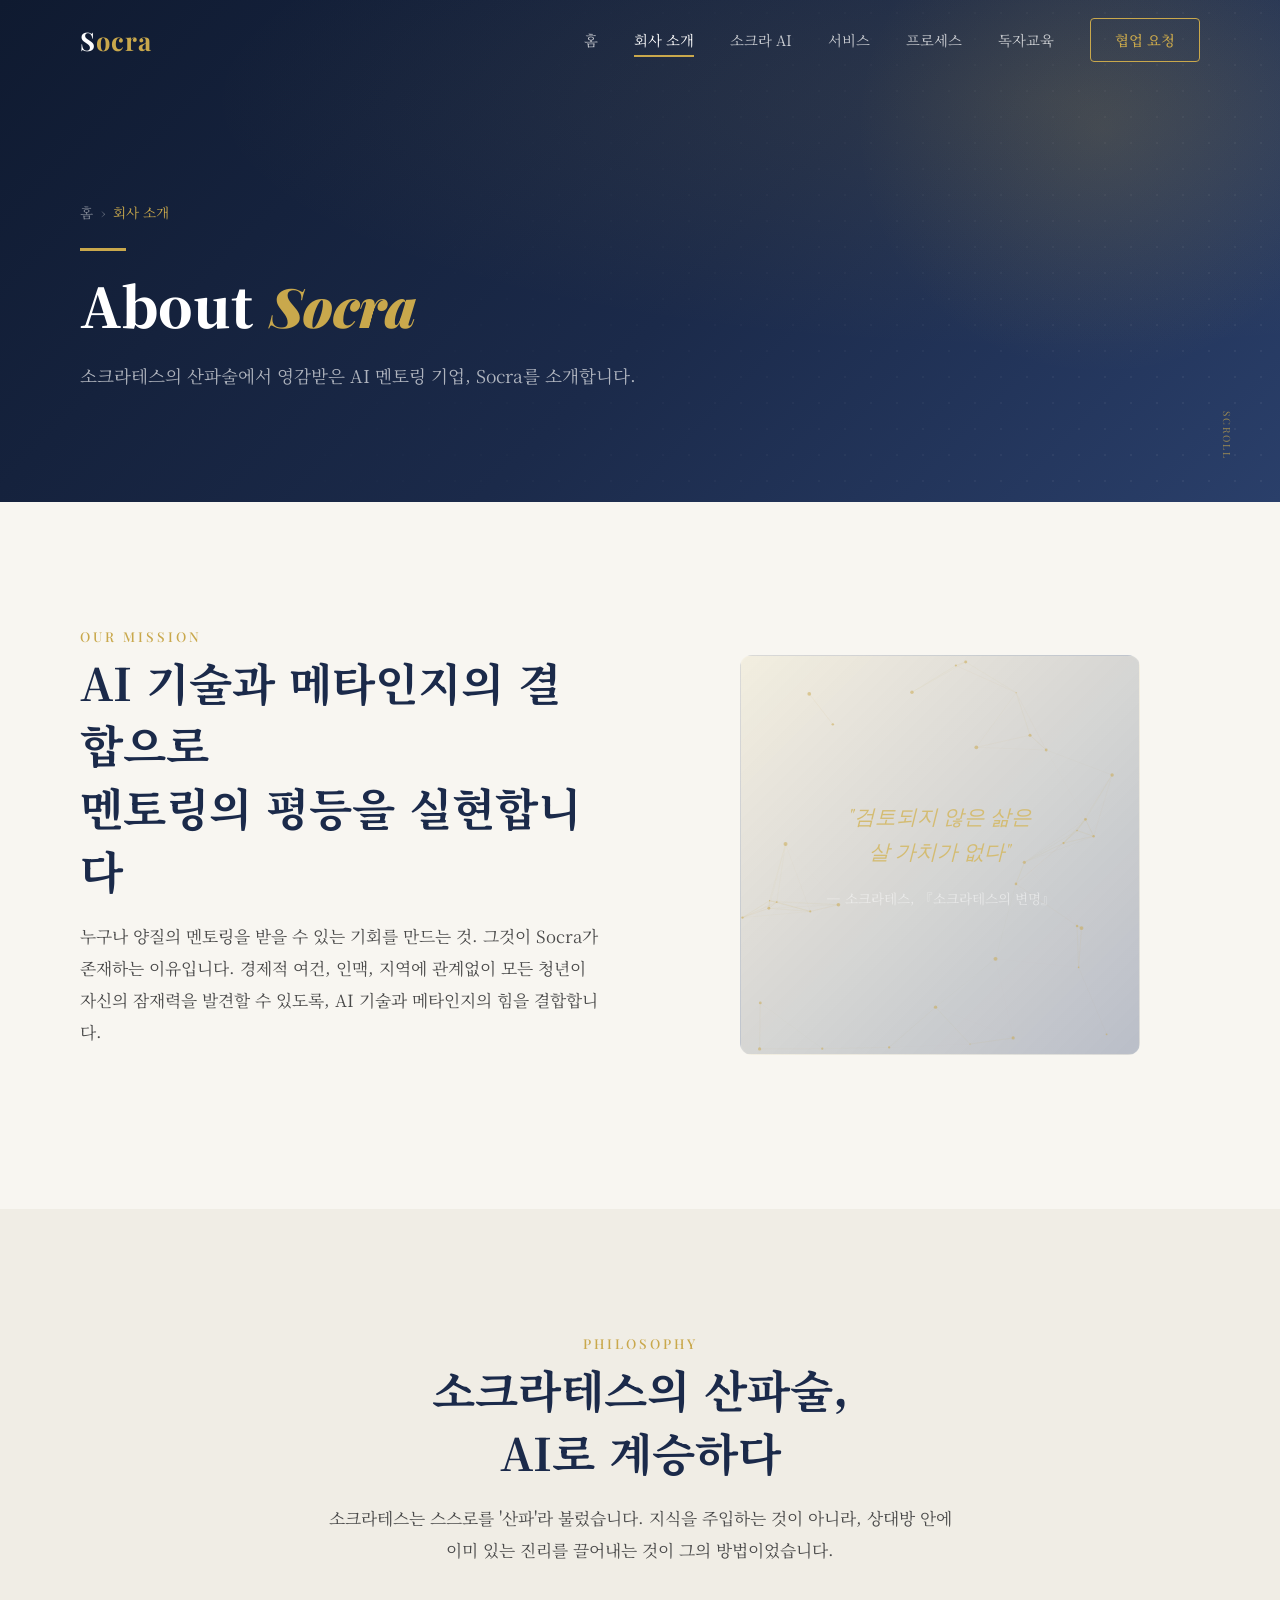
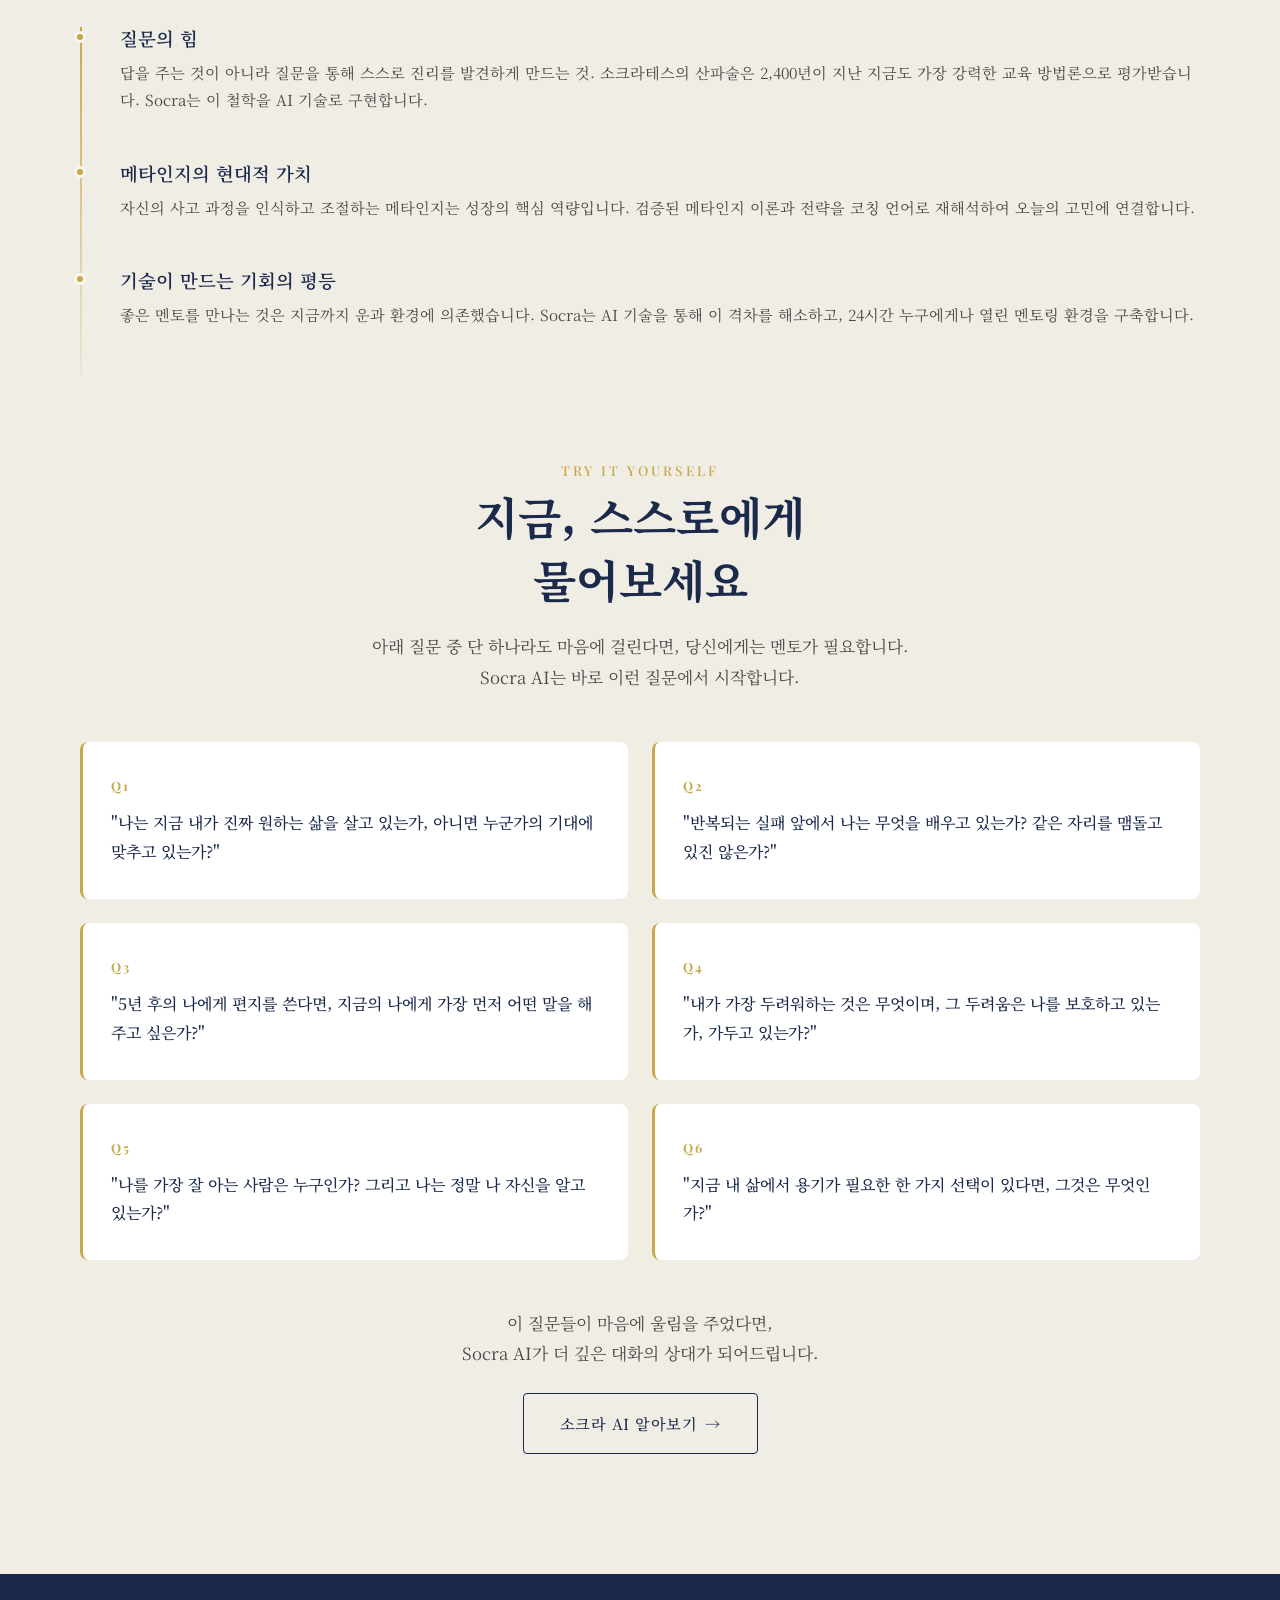
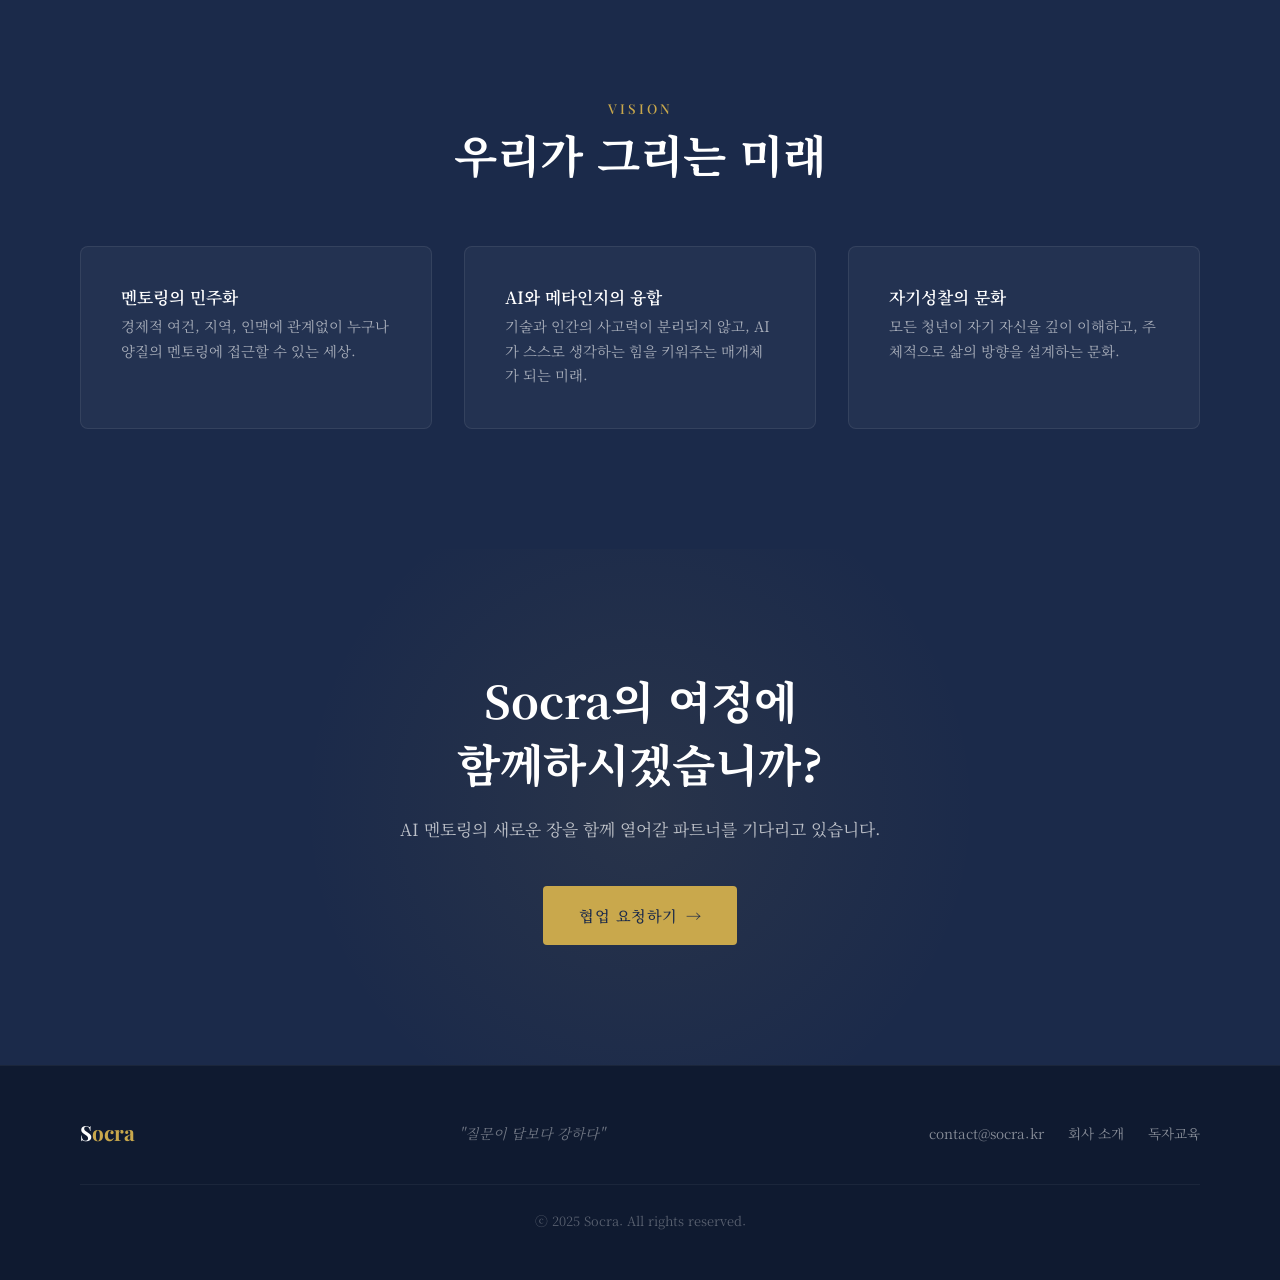
==== commit f6f62b3c: "style, metacognitive" ====
--- a/about.html
+++ b/about.html
@@ -18,6 +18,7 @@
         <a href="about.html" class="active">회사 소개</a>
         <a href="socra.html">소크라 AI</a>
         <a href="services.html">서비스</a>
+        <a href="process.html">프로세스</a>
         <a href="education.html">독자교육</a>
         <a href="https://naver.me/xYNYFlxU" target="_blank" class="nav-cta">협업 요청</a>
       </div>
@@ -45,8 +46,8 @@
         <div class="intro-text">
           <div class="reveal">
             <span class="section-label">Our Mission</span>
-            <h2 class="section-title">AI 기술과 인문고전의 결합으로<br>멘토링의 평등을 실현합니다</h2>
-            <p class="section-desc">누구나 양질의 멘토링을 받을 수 있는 기회를 만드는 것. 그것이 Socra가 존재하는 이유입니다. 경제적 여건, 인맥, 지역에 관계없이 모든 청년이 자신의 잠재력을 발견할 수 있도록, AI 기술과 수천 년 인문고전의 지혜를 결합합니다.</p>
+            <h2 class="section-title">AI 기술과 메타인지의 결합으로<br>멘토링의 평등을 실현합니다</h2>
+            <p class="section-desc">누구나 양질의 멘토링을 받을 수 있는 기회를 만드는 것. 그것이 Socra가 존재하는 이유입니다. 경제적 여건, 인맥, 지역에 관계없이 모든 청년이 자신의 잠재력을 발견할 수 있도록, AI 기술과 메타인지의 힘을 결합합니다.</p>
           </div>
         </div>
         <div class="intro-visual reveal reveal-delay-1">
@@ -76,8 +77,8 @@
           <p>답을 주는 것이 아니라 질문을 통해 스스로 진리를 발견하게 만드는 것. 소크라테스의 산파술은 2,400년이 지난 지금도 가장 강력한 교육 방법론으로 평가받습니다. Socra는 이 철학을 AI 기술로 구현합니다.</p>
         </div>
         <div class="timeline-item reveal reveal-delay-2">
-          <h4>인문고전의 현대적 가치</h4>
-          <p>동서양의 인문고전에는 인간 본질에 대한 깊은 통찰이 담겨 있습니다. 논어, 명심보감, 니코마코스 윤리학 등 수천 년간 검증된 지혜를 코칭 언어로 재해석하여 오늘의 고민에 연결합니다.</p>
+          <h4>메타인지의 현대적 가치</h4>
+          <p>자신의 사고 과정을 인식하고 조절하는 메타인지는 성장의 핵심 역량입니다. 검증된 메타인지 이론과 전략을 코칭 언어로 재해석하여 오늘의 고민에 연결합니다.</p>
         </div>
         <div class="timeline-item reveal reveal-delay-3">
           <h4>기술이 만드는 기회의 평등</h4>
@@ -136,21 +137,18 @@
       <div class="problem-grid">
         <div class="value-card reveal reveal-delay-1" style="padding:40px;">
           <div>
-            <span class="value-num" style="font-size:2rem;display:block;margin-bottom:16px;">🌏</span>
             <h4>멘토링의 민주화</h4>
             <p>경제적 여건, 지역, 인맥에 관계없이 누구나 양질의 멘토링에 접근할 수 있는 세상.</p>
           </div>
         </div>
         <div class="value-card reveal reveal-delay-2" style="padding:40px;">
           <div>
-            <span class="value-num" style="font-size:2rem;display:block;margin-bottom:16px;">🧠</span>
-            <h4>AI와 인문학의 융합</h4>
-            <p>기술과 인문학이 분리되지 않고, AI가 인간의 깊은 지혜를 전달하는 매개체가 되는 미래.</p>
+            <h4>AI와 메타인지의 융합</h4>
+            <p>기술과 인간의 사고력이 분리되지 않고, AI가 스스로 생각하는 힘을 키워주는 매개체가 되는 미래.</p>
           </div>
         </div>
         <div class="value-card reveal reveal-delay-3" style="padding:40px;">
           <div>
-            <span class="value-num" style="font-size:2rem;display:block;margin-bottom:16px;">🌱</span>
             <h4>자기성찰의 문화</h4>
             <p>모든 청년이 자기 자신을 깊이 이해하고, 주체적으로 삶의 방향을 설계하는 문화.</p>
           </div>
--- a/style.css
+++ b/style.css
@@ -1028,21 +1028,42 @@
 
 /* --- Page Header (for sub-pages) --- */
 .page-header {
-  padding: 160px 0 80px;
-  background: linear-gradient(135deg, var(--navy-deep) 0%, var(--navy) 50%, var(--navy-light) 100%);
+  padding: 200px 0 110px;
+  background:
+    radial-gradient(120% 90% at 82% 20%, rgba(201,168,76,0.10), transparent 55%),
+    linear-gradient(135deg, var(--navy-deep) 0%, var(--navy) 55%, var(--navy-light) 100%);
   position: relative;
   overflow: hidden;
 }
 
+/* dot-network texture to echo the home hero */
 .page-header::before {
   content: '';
   position: absolute;
-  top: -50%;
-  right: -10%;
-  width: 500px;
-  height: 500px;
-  background: radial-gradient(circle, rgba(201,168,76,0.08) 0%, transparent 60%);
+  inset: 0;
+  background-image: radial-gradient(rgba(255,255,255,0.06) 1px, transparent 1.5px);
+  background-size: 26px 26px;
+  -webkit-mask-image: linear-gradient(120deg, transparent 30%, #000 100%);
+  mask-image: linear-gradient(120deg, transparent 30%, #000 100%);
+  pointer-events: none;
+}
+
+/* soft gold glow */
+.page-header::after {
+  content: '';
+  position: absolute;
+  top: -30%;
+  right: -8%;
+  width: 560px;
+  height: 560px;
+  background: radial-gradient(circle, rgba(201,168,76,0.14) 0%, transparent 62%);
   border-radius: 50%;
+  animation: akGlow 8s ease-in-out infinite;
+}
+
+@keyframes akGlow {
+  0%, 100% { opacity: 0.6; transform: scale(1); }
+  50% { opacity: 1; transform: scale(1.08); }
 }
 
 .page-header .container {
@@ -1052,16 +1073,42 @@
 
 .page-header h1 {
   font-family: var(--font-serif);
-  font-size: clamp(2rem, 4vw, 3rem);
+  font-size: clamp(2.2rem, 4.6vw, 3.4rem);
   font-weight: 900;
   color: var(--white);
-  margin-bottom: 16px;
+  margin-bottom: 18px;
+  padding-top: 22px;
+  position: relative;
+}
+
+/* gold accent bar above the title */
+.page-header h1::before {
+  content: '';
+  position: absolute;
+  top: 0;
+  left: 0;
+  width: 46px;
+  height: 3px;
+  background: var(--gold);
 }
 
 .page-header p {
   font-size: 1.1rem;
-  color: rgba(255,255,255,0.6);
+  color: rgba(255,255,255,0.65);
   max-width: 560px;
+}
+
+/* scroll cue echoing the home hero */
+.page-header .container::after {
+  content: 'SCROLL';
+  position: absolute;
+  right: 4px;
+  bottom: -68px;
+  font-family: var(--font-display);
+  font-size: 0.62rem;
+  letter-spacing: 2px;
+  color: rgba(201,168,76,0.7);
+  writing-mode: vertical-rl;
 }
 
 .breadcrumb {
@@ -1726,3 +1773,556 @@
   .notice-body { padding: 0 22px 6px; }
   .notice-footer { padding: 14px 22px 24px; }
 }
+
+/* ============================================
+   AKIS-style Home Layout (navy + gold)
+   ============================================ */
+
+/* --- Hero Slider --- */
+.ak-hero {
+  position: relative;
+  min-height: 100vh;
+  background: var(--navy-deep);
+  overflow: hidden;
+  display: flex;
+  align-items: center;
+}
+
+.ak-hero .hero-canvas {
+  position: absolute;
+  inset: 0;
+  width: 100%;
+  height: 100%;
+  z-index: 1;
+}
+
+.ak-hero-overlay {
+  position: absolute;
+  inset: 0;
+  z-index: 2;
+  background:
+    radial-gradient(120% 100% at 80% 30%, rgba(201,168,76,0.10), transparent 55%),
+    linear-gradient(90deg, rgba(15,26,48,0.92) 0%, rgba(15,26,48,0.55) 55%, rgba(15,26,48,0.35) 100%);
+}
+
+.ak-hero-track {
+  position: relative;
+  z-index: 3;
+  width: 100%;
+}
+
+.ak-slide {
+  display: none;
+}
+
+.ak-slide.is-active {
+  display: block;
+  animation: akSlideIn 0.9s var(--ease-out);
+}
+
+@keyframes akSlideIn {
+  from { opacity: 0; transform: translateY(24px); }
+  to { opacity: 1; transform: translateY(0); }
+}
+
+.ak-slide-inner {
+  max-width: 640px;
+  padding: 40px 0;
+}
+
+.ak-slide-title {
+  font-family: var(--font-display);
+  font-size: clamp(2.8rem, 7vw, 5rem);
+  font-weight: 800;
+  color: var(--white);
+  line-height: 1.1;
+  margin-bottom: 22px;
+}
+
+.ak-slide-lead {
+  font-size: clamp(1.15rem, 2.4vw, 1.6rem);
+  font-weight: 600;
+  color: var(--white);
+  margin-bottom: 18px;
+}
+
+.ak-slide-lead em {
+  font-family: var(--font-display);
+  font-style: italic;
+  color: var(--gold-light);
+}
+
+.ak-slide-sub {
+  font-size: 1.02rem;
+  color: rgba(255,255,255,0.78);
+  line-height: 1.9;
+  margin-bottom: 20px;
+}
+
+.ak-slide-en {
+  font-family: var(--font-display);
+  font-size: 0.9rem;
+  letter-spacing: 1px;
+  color: rgba(201,168,76,0.75);
+  line-height: 1.7;
+}
+
+/* Hero controls */
+.ak-hero-controls {
+  position: absolute;
+  bottom: 60px;
+  z-index: 5;
+  display: flex;
+  align-items: center;
+  gap: 14px;
+  color: rgba(255,255,255,0.85);
+}
+
+.ak-count {
+  font-family: var(--font-display);
+  font-size: 0.95rem;
+  letter-spacing: 1px;
+  margin-right: 8px;
+}
+.ak-count b { color: var(--gold-light); font-weight: 700; }
+
+.ak-arrow, .ak-playpause {
+  width: 36px;
+  height: 36px;
+  border: 1px solid rgba(255,255,255,0.3);
+  background: transparent;
+  color: rgba(255,255,255,0.85);
+  border-radius: 50%;
+  cursor: pointer;
+  font-size: 1.1rem;
+  line-height: 1;
+  display: flex;
+  align-items: center;
+  justify-content: center;
+  transition: all 0.25s ease;
+}
+.ak-playpause { font-size: 0.7rem; }
+.ak-arrow:hover, .ak-playpause:hover {
+  border-color: var(--gold);
+  color: var(--gold-light);
+}
+
+/* Right dot nav */
+.ak-hero-dots {
+  position: absolute;
+  right: 42px;
+  top: 50%;
+  transform: translateY(-50%);
+  z-index: 5;
+  display: flex;
+  flex-direction: column;
+  align-items: center;
+  gap: 14px;
+}
+.ak-hero-dotlabel {
+  font-family: var(--font-display);
+  font-size: 0.7rem;
+  letter-spacing: 2px;
+  color: var(--gold-light);
+  margin-bottom: 6px;
+  writing-mode: vertical-rl;
+}
+.ak-dot {
+  width: 9px;
+  height: 9px;
+  border-radius: 50%;
+  border: 1px solid rgba(255,255,255,0.5);
+  background: transparent;
+  cursor: pointer;
+  padding: 0;
+  transition: all 0.25s ease;
+}
+.ak-dot.is-active {
+  background: var(--gold);
+  border-color: var(--gold);
+  transform: scale(1.25);
+}
+
+/* Scroll indicator */
+.ak-scroll {
+  position: absolute;
+  bottom: 40px;
+  left: 50%;
+  transform: translateX(-50%);
+  z-index: 5;
+  display: flex;
+  flex-direction: column;
+  align-items: center;
+  gap: 8px;
+  color: rgba(255,255,255,0.6);
+  font-family: var(--font-display);
+  font-size: 0.65rem;
+  letter-spacing: 2px;
+}
+.ak-scroll-line {
+  width: 1px;
+  height: 40px;
+  background: linear-gradient(var(--gold), transparent);
+  animation: akScroll 2s ease-in-out infinite;
+}
+@keyframes akScroll {
+  0%, 100% { opacity: 0.3; transform: scaleY(0.6); }
+  50% { opacity: 1; transform: scaleY(1); }
+}
+
+/* --- Section shell --- */
+.ak-section {
+  position: relative;
+  padding: 110px 0;
+  background: var(--offwhite);
+}
+.ak-section-alt {
+  background: var(--cream);
+}
+
+.ak-side-label {
+  position: absolute;
+  right: 30px;
+  top: 130px;
+  display: flex;
+  flex-direction: column;
+  align-items: center;
+  gap: 10px;
+  color: var(--gray);
+}
+.ak-side-label b {
+  writing-mode: vertical-rl;
+  font-family: var(--font-display);
+  font-size: 0.72rem;
+  letter-spacing: 3px;
+  color: var(--navy);
+  font-weight: 600;
+}
+.ak-side-label i {
+  width: 6px;
+  height: 6px;
+  border-radius: 50%;
+  background: var(--gold);
+  opacity: 0.5;
+}
+.ak-side-label i:first-child { opacity: 1; }
+
+.ak-head {
+  text-align: center;
+  max-width: 720px;
+  margin: 0 auto 56px;
+}
+.ak-head-title {
+  font-family: var(--font-display);
+  font-size: clamp(1.9rem, 4.5vw, 2.9rem);
+  font-weight: 800;
+  color: var(--navy);
+  letter-spacing: 1px;
+  margin-bottom: 18px;
+}
+.ak-head-sub {
+  font-size: 1.1rem;
+  font-weight: 600;
+  color: var(--dark);
+  margin-bottom: 8px;
+}
+.ak-head-desc {
+  font-size: 0.95rem;
+  color: var(--gray);
+}
+.ak-more {
+  display: inline-block;
+  margin-top: 16px;
+  font-family: var(--font-display);
+  font-size: 0.82rem;
+  letter-spacing: 1px;
+  color: var(--gold-dark);
+  font-weight: 600;
+  border-bottom: 1px solid transparent;
+  transition: border-color 0.25s ease;
+}
+.ak-more:hover { border-color: var(--gold); }
+
+/* --- INDUSTRY image cards --- */
+.ak-industry-grid {
+  display: grid;
+  grid-template-columns: repeat(5, 1fr);
+  gap: 18px;
+}
+.ak-ind-card {
+  position: relative;
+  aspect-ratio: 3 / 4;
+  border-radius: 12px;
+  overflow: hidden;
+  display: block;
+}
+.ak-ind-card img {
+  position: absolute;
+  inset: 0;
+  width: 100%;
+  height: 100%;
+  object-fit: cover;
+  transition: transform 0.6s var(--ease-out);
+}
+.ak-ind-overlay {
+  position: absolute;
+  inset: 0;
+  background: linear-gradient(to top, rgba(15,26,48,0.85) 0%, rgba(15,26,48,0.15) 55%, rgba(15,26,48,0.05) 100%);
+  transition: background 0.4s ease;
+}
+.ak-ind-label {
+  position: absolute;
+  left: 0;
+  right: 0;
+  bottom: 22px;
+  text-align: center;
+  color: var(--white);
+  font-size: 1.15rem;
+  font-weight: 700;
+  z-index: 2;
+  transition: color 0.3s ease;
+}
+.ak-ind-card::after {
+  content: "";
+  position: absolute;
+  left: 50%;
+  bottom: 14px;
+  width: 0;
+  height: 2px;
+  background: var(--gold);
+  transform: translateX(-50%);
+  transition: width 0.4s var(--ease-out);
+  z-index: 2;
+}
+.ak-ind-card:hover img { transform: scale(1.08); }
+.ak-ind-card:hover .ak-ind-overlay {
+  background: linear-gradient(to top, rgba(27,42,74,0.9) 0%, rgba(27,42,74,0.4) 60%, rgba(201,168,76,0.15) 100%);
+}
+.ak-ind-card:hover .ak-ind-label { color: var(--gold-light); }
+.ak-ind-card:hover::after { width: 42px; }
+
+/* --- SERVICE icon cards --- */
+.ak-service-grid {
+  display: grid;
+  grid-template-columns: repeat(5, 1fr);
+  gap: 18px;
+}
+.ak-svc-card {
+  background: var(--white);
+  border: 1px solid rgba(27,42,74,0.08);
+  border-radius: 14px;
+  padding: 44px 20px 36px;
+  text-align: center;
+  transition: all 0.35s var(--ease-out);
+}
+.ak-svc-card:hover {
+  transform: translateY(-8px);
+  box-shadow: 0 20px 40px rgba(27,42,74,0.12);
+  border-color: rgba(201,168,76,0.4);
+}
+.ak-svc-icon {
+  width: 64px;
+  height: 64px;
+  margin: 0 auto 22px;
+  color: var(--navy);
+  transition: color 0.3s ease;
+}
+.ak-svc-icon svg { width: 100%; height: 100%; }
+.ak-svc-card:hover .ak-svc-icon { color: var(--gold-dark); }
+.ak-svc-card h4 {
+  font-size: 1.05rem;
+  color: var(--navy);
+  margin-bottom: 10px;
+}
+.ak-svc-card p {
+  font-size: 0.85rem;
+  color: var(--gray);
+  line-height: 1.6;
+}
+
+/* --- PROCESS news-style carousel --- */
+.ak-news {
+  display: flex;
+  align-items: center;
+  gap: 12px;
+}
+.ak-news-viewport {
+  flex: 1;
+  overflow: hidden;
+  padding: 20px 0;
+}
+.ak-news-track {
+  display: flex;
+  gap: 22px;
+  transition: transform 0.5s var(--ease-out);
+  will-change: transform;
+}
+.ak-news-card {
+  flex: 0 0 300px;
+  background: var(--white);
+  border: 1px solid rgba(27,42,74,0.08);
+  border-radius: 14px;
+  padding: 34px 30px;
+  cursor: pointer;
+  transition: all 0.4s var(--ease-out);
+}
+.ak-news-step {
+  font-family: var(--font-display);
+  font-size: 0.75rem;
+  letter-spacing: 2px;
+  color: var(--gold-dark);
+  font-weight: 600;
+}
+.ak-news-card h3 {
+  font-size: 1.2rem;
+  color: var(--navy);
+  margin: 14px 0 12px;
+}
+.ak-news-card p {
+  font-size: 0.9rem;
+  color: var(--dark-light);
+  line-height: 1.75;
+  margin-bottom: 20px;
+}
+.ak-news-more {
+  font-size: 0.82rem;
+  color: var(--gray);
+  font-weight: 600;
+}
+.ak-news-card.is-active {
+  background: var(--navy);
+  border-color: var(--navy);
+  transform: scale(1.06);
+  box-shadow: 0 24px 50px rgba(15,26,48,0.28);
+}
+.ak-news-card.is-active .ak-news-step { color: var(--gold-light); }
+.ak-news-card.is-active h3 { color: var(--white); }
+.ak-news-card.is-active p { color: rgba(255,255,255,0.82); }
+.ak-news-card.is-active .ak-news-more { color: var(--gold-light); }
+
+.ak-news-arrow {
+  flex: 0 0 auto;
+  width: 44px;
+  height: 44px;
+  border-radius: 50%;
+  border: 1px solid rgba(27,42,74,0.2);
+  background: var(--white);
+  color: var(--navy);
+  font-size: 1.4rem;
+  line-height: 1;
+  cursor: pointer;
+  transition: all 0.25s ease;
+}
+.ak-news-arrow:hover {
+  background: var(--navy);
+  color: var(--gold-light);
+  border-color: var(--navy);
+}
+
+/* --- Responsive --- */
+@media (max-width: 992px) {
+  .ak-industry-grid { grid-template-columns: repeat(3, 1fr); }
+  .ak-service-grid { grid-template-columns: repeat(3, 1fr); }
+  .ak-side-label { display: none; }
+}
+@media (max-width: 640px) {
+  .ak-hero-dots { right: 18px; }
+  .ak-industry-grid { grid-template-columns: repeat(2, 1fr); }
+  .ak-service-grid { grid-template-columns: repeat(2, 1fr); }
+  .ak-news-card { flex-basis: 78vw; }
+  .ak-section { padding: 80px 0; }
+  .ak-hero-controls { bottom: 90px; }
+}
+
+/* ============================================
+   Process Detail Page
+   ============================================ */
+.proc-map {
+  display: flex;
+  align-items: center;
+  justify-content: center;
+  flex-wrap: wrap;
+  gap: 10px;
+  margin-top: 56px;
+}
+.proc-map-item {
+  display: flex;
+  align-items: center;
+  gap: 10px;
+  padding: 14px 22px;
+  border: 1px solid rgba(27,42,74,0.12);
+  border-radius: 999px;
+  background: var(--white);
+  font-size: 0.95rem;
+  font-weight: 600;
+  color: var(--navy);
+  transition: all 0.3s var(--ease-out);
+}
+.proc-map-item span {
+  font-family: var(--font-display);
+  font-size: 0.85rem;
+  color: var(--gold-dark);
+}
+.proc-map-item:hover {
+  border-color: var(--gold);
+  transform: translateY(-3px);
+  box-shadow: 0 12px 26px rgba(27,42,74,0.12);
+}
+.proc-map-arrow { color: var(--gray); }
+
+.proc-step {
+  display: grid;
+  grid-template-columns: 200px 1fr;
+  gap: 40px;
+  align-items: start;
+  max-width: 960px;
+  margin: 0 auto;
+}
+.proc-step-num {
+  font-family: var(--font-display);
+  font-size: clamp(4rem, 10vw, 7rem);
+  font-weight: 800;
+  line-height: 1;
+  color: transparent;
+  -webkit-text-stroke: 1.5px var(--gold);
+  text-stroke: 1.5px var(--gold);
+  opacity: 0.85;
+}
+.proc-step-title {
+  font-size: clamp(1.5rem, 3vw, 2rem);
+  color: var(--navy);
+  margin: 6px 0 16px;
+}
+.proc-step-lead {
+  font-size: 1.08rem;
+  color: var(--dark-light);
+  line-height: 1.9;
+  margin-bottom: 26px;
+}
+.proc-list { display: grid; gap: 14px; }
+.proc-list li {
+  position: relative;
+  padding-left: 26px;
+  font-size: 0.98rem;
+  color: var(--dark-light);
+  line-height: 1.8;
+}
+.proc-list li::before {
+  content: '';
+  position: absolute;
+  left: 0;
+  top: 12px;
+  width: 8px;
+  height: 8px;
+  border-radius: 50%;
+  background: var(--gold);
+}
+.proc-list strong { color: var(--navy); font-weight: 700; }
+
+@media (max-width: 720px) {
+  .proc-step {
+    grid-template-columns: 1fr;
+    gap: 12px;
+  }
+  .proc-map-arrow { display: none; }
+}
